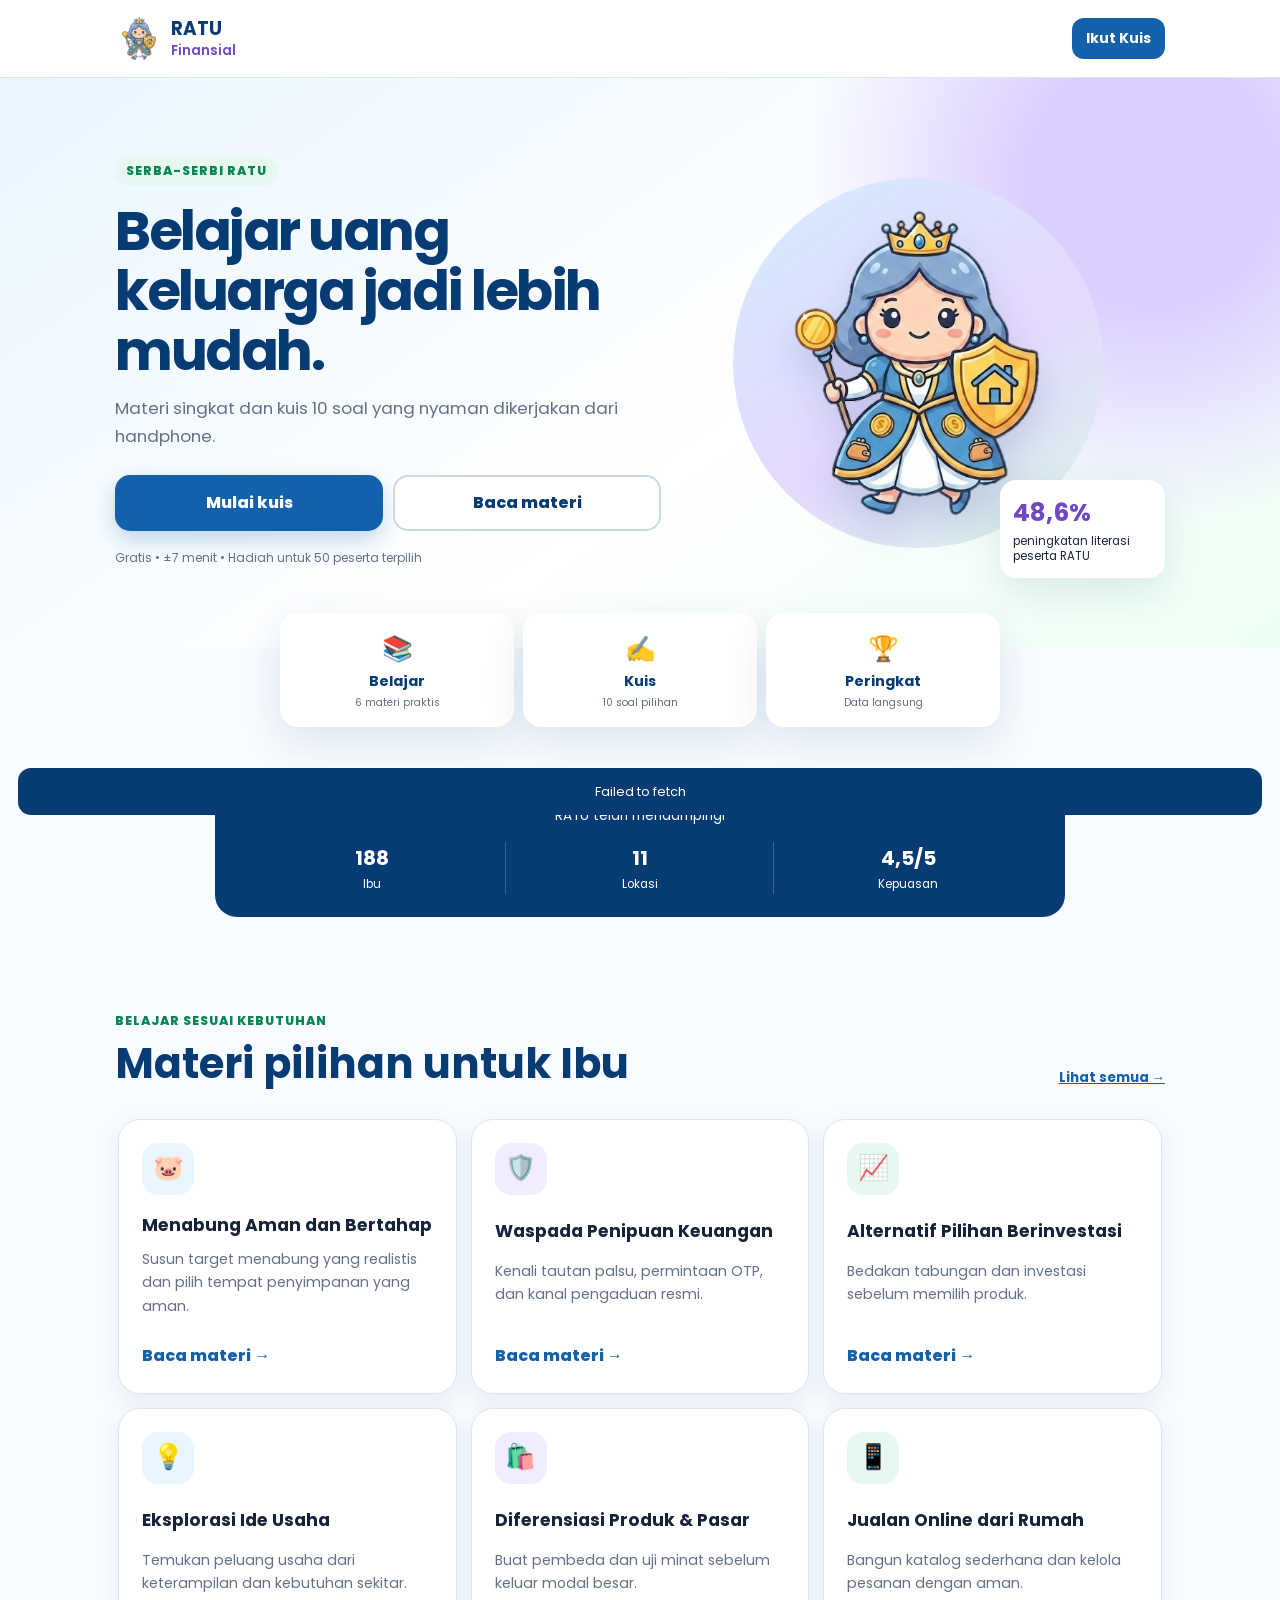
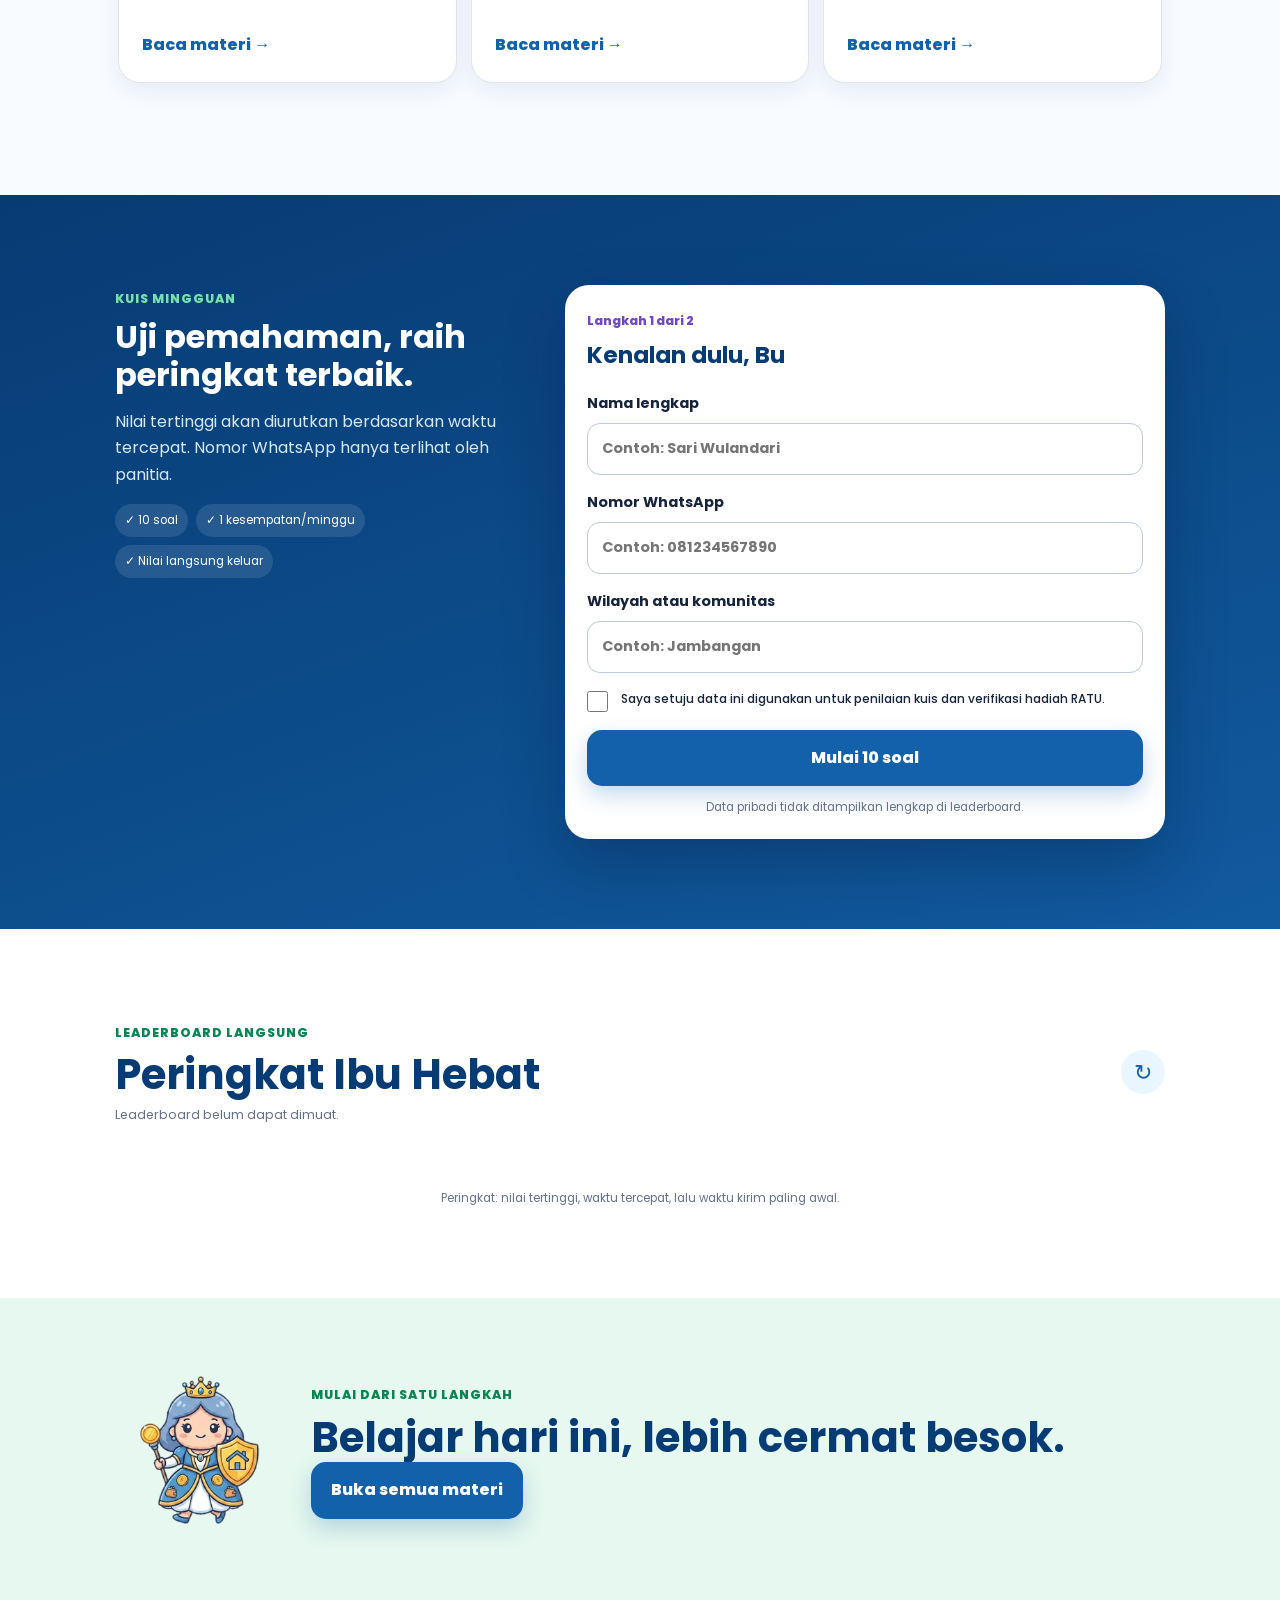
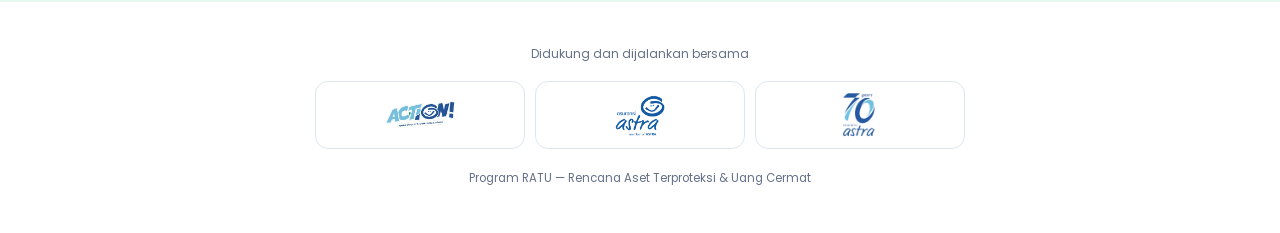
==== index.html @ eda69840 "first commit" ====
<!doctype html><html lang="id"><head><meta charset="utf-8"><meta name="viewport" content="width=device-width,initial-scale=1,viewport-fit=cover"><meta name="theme-color" content="#0b4f93"><meta name="description" content="Belajar finansial, ikuti kuis, dan lihat peringkat bersama RATU."><title>RATU Finansial</title><link rel="preconnect" href="https://fonts.googleapis.com"><link rel="preconnect" href="https://fonts.gstatic.com" crossorigin><link href="https://fonts.googleapis.com/css2?family=Poppins:wght@400;500;600;700;800&display=swap" rel="stylesheet"><link rel="stylesheet" href="styles.css"></head>
<body><a class="skip-link" href="#konten">Lewati ke konten</a><header class="topbar"><a class="brand" href="#beranda"><img src="assets/mascot/ratu.png" alt=""><span><strong>RATU</strong><small>Finansial</small></span></a><a class="top-cta" href="#kuis">Ikut Kuis</a></header><main id="konten">
<section id="beranda" class="hero"><div class="hero-copy"><span class="pill">Serba-Serbi RATU</span><h1>Belajar uang keluarga jadi lebih mudah.</h1><p>Materi singkat dan kuis 10 soal yang nyaman dikerjakan dari handphone.</p><div class="hero-actions"><a class="button primary" href="#kuis">Mulai kuis</a><a class="button ghost" href="materi/">Baca materi</a></div><small>Gratis • ±7 menit • Hadiah untuk 50 peserta terpilih</small></div><div class="hero-visual"><div class="orb"></div><img src="assets/mascot/ratu.png" alt="Maskot RATU membawa tongkat dan perisai"><div class="proof"><b>48,6%</b><span>peningkatan literasi peserta RATU</span></div></div></section>
<section class="quick-nav" aria-label="Menu utama"><a href="materi/"><span>📚</span><b>Belajar</b><small>6 materi praktis</small></a><a href="#kuis"><span>✍️</span><b>Kuis</b><small>10 soal pilihan</small></a><a href="#peringkat"><span>🏆</span><b>Peringkat</b><small>Data langsung</small></a></section><section class="impact"><p>RATU telah mendampingi</p><div><span><b>188</b>Ibu</span><span><b>11</b>Lokasi</span><span><b>4,5/5</b>Kepuasan</span></div></section>
<section id="materi" class="section"><header class="section-head"><div><span class="kicker">Belajar sesuai kebutuhan</span><h2>Materi pilihan untuk Ibu</h2></div><a href="materi/">Lihat semua →</a></header><div class="lesson-scroll" id="lesson-grid"></div></section>
<section id="kuis" class="quiz-section"><div class="quiz-copy"><span class="kicker light">Kuis mingguan</span><h2>Uji pemahaman, raih peringkat terbaik.</h2><p>Nilai tertinggi akan diurutkan berdasarkan waktu tercepat. Nomor WhatsApp hanya terlihat oleh panitia.</p><div class="quiz-facts"><span>✓ 10 soal</span><span>✓ 1 kesempatan/minggu</span><span>✓ Nilai langsung keluar</span></div></div><form id="quiz-form" class="quiz-card"><div id="identity-step"><div class="step-title"><span>Langkah 1 dari 2</span><h3>Kenalan dulu, Bu</h3></div><label>Nama lengkap<input name="name" autocomplete="name" required maxlength="50" placeholder="Contoh: Sari Wulandari"></label><label>Nomor WhatsApp<input name="phone" inputmode="tel" autocomplete="tel" required pattern="[0-9+ -]{9,18}" placeholder="Contoh: 081234567890"></label><label>Wilayah atau komunitas<input name="community" required maxlength="50" placeholder="Contoh: Jambangan"></label><label class="consent"><input type="checkbox" name="consent" required><span>Saya setuju data ini digunakan untuk penilaian kuis dan verifikasi hadiah RATU.</span></label><button class="button primary full" type="button" id="start-quiz">Mulai 10 soal</button><p class="form-note">Data pribadi tidak ditampilkan lengkap di leaderboard.</p></div><div id="question-step" hidden><div class="quiz-progress"><div><span id="progress-label">Soal 1 dari 10</span><b>Pilih satu jawaban</b></div><progress id="progress" value="1" max="10"></progress></div><fieldset><legend id="question-text"></legend><div id="answer-options"></div></fieldset><button class="button primary full" type="button" id="next-question" disabled>Lanjut</button></div><div id="submit-step" class="loading-state" hidden aria-live="polite"><span class="spinner"></span><h3>Menyimpan nilai Ibu…</h3><p>Mohon jangan tutup halaman.</p></div><div id="result-step" class="result" hidden aria-live="polite"></div></form></section>
<section id="peringkat" class="section leaderboard-section"><header class="section-head"><div><span class="kicker">Leaderboard langsung</span><h2>Peringkat Ibu Hebat</h2><p id="leaderboard-status">Mengambil data terbaru…</p></div><button id="refresh-leaderboard" class="icon-button" type="button" aria-label="Perbarui leaderboard">↻</button></header><div class="podium" id="podium"></div><div class="rank-list" id="leaderboard-body"></div><p class="data-note">Peringkat: nilai tertinggi, waktu tercepat, lalu waktu kirim paling awal.</p></section>
<section class="closing"><img src="assets/mascot/ratu.png" alt="Maskot RATU"><div><span class="kicker">Mulai dari satu langkah</span><h2>Belajar hari ini, lebih cermat besok.</h2><a class="button primary" href="materi/">Buka semua materi</a></div></section></main>
<footer><div class="partner-title">Didukung dan dijalankan bersama</div><div class="footer-logos"><span class="logo-box"><img src="assets/logos/action.png" alt="ACTION"></span><span class="logo-box"><img src="assets/logos/asuransi-astra.png" alt="Asuransi Astra member of Astra"></span><span class="logo-box"><img src="assets/logos/70th-astra.png" alt="70 tahun Asuransi Astra"></span></div><p>Program RATU — Rencana Aset Terproteksi &amp; Uang Cermat</p></footer><nav class="bottom-nav" aria-label="Navigasi ponsel"><a href="#beranda"><span>⌂</span>Beranda</a><a href="materi/"><span>▤</span>Materi</a><a class="quiz-nav" href="#kuis"><span>✎</span>Kuis</a><a href="#peringkat"><span>♛</span>Peringkat</a></nav><div id="toast" role="status" aria-live="polite"></div><script src="app.js"></script></body></html>
---- styles.css ----
:root{--blue:#1261aa;--navy:#073b73;--purple:#7048c6;--green:#078552;--sky:#eaf6ff;--lilac:#f1edff;--mint:#e6f8ef;--ink:#16243b;--muted:#647087;--line:#dce6f0;--bg:#f8fbff;--shadow:0 14px 40px rgba(20,65,111,.12);font-family:"Poppins",sans-serif;color:var(--ink);scroll-behavior:smooth}*{box-sizing:border-box}html{scroll-padding-top:78px}body{margin:0;background:var(--bg);font-size:16px;line-height:1.65}img{display:block;max-width:100%}button,input{font:inherit}.skip-link{position:fixed;left:8px;top:-60px;z-index:100;background:#fff;padding:10px}.skip-link:focus{top:8px}.topbar{position:sticky;top:0;z-index:30;display:flex;align-items:center;justify-content:space-between;height:70px;padding:8px max(18px,env(safe-area-inset-left));background:rgba(255,255,255,.96);border-bottom:1px solid var(--line);backdrop-filter:blur(12px)}.brand{display:flex;align-items:center;gap:8px;text-decoration:none;color:var(--navy);line-height:1}.brand img{width:48px;height:48px;object-fit:contain}.brand span{display:grid}.brand strong{font-size:1.15rem}.brand small{margin-top:5px;color:var(--purple);font-weight:600}.top-cta{padding:9px 14px;border-radius:12px;background:var(--blue);color:#fff;text-decoration:none;font-size:.88rem;font-weight:700}.hero{display:grid;gap:10px;padding:30px 20px 50px;background:radial-gradient(circle at 90% 18%,#dbcfff 0 10%,transparent 28%),linear-gradient(145deg,#e9f6ff,#fff 58%,#edfff5)}.pill,.kicker{display:inline-block;color:var(--green);font-size:.78rem;font-weight:800;letter-spacing:.08em;text-transform:uppercase}.pill{padding:5px 11px;border-radius:99px;background:var(--mint)}h1,h2,h3,p{margin-top:0}.hero h1{margin:15px 0;color:var(--navy);font-size:clamp(2.25rem,11vw,3.45rem);line-height:1.08;letter-spacing:-.045em}.hero-copy>p{color:var(--muted);font-size:1.05rem}.hero-actions{display:grid;grid-template-columns:1fr 1fr;gap:10px;margin:24px 0 13px}.button{display:inline-flex;align-items:center;justify-content:center;min-height:54px;padding:13px 18px;border:2px solid transparent;border-radius:15px;text-decoration:none;font-weight:800;cursor:pointer}.primary{background:var(--blue);color:#fff;box-shadow:0 9px 22px rgba(18,97,170,.24)}.ghost{border-color:#c9d9e8;background:#fff;color:var(--navy)}.full{width:100%}.hero-copy small{color:var(--muted);font-size:.75rem}.hero-visual{position:relative;min-height:300px;display:grid;place-items:center}.hero-visual>img{position:relative;z-index:2;width:245px;filter:drop-shadow(0 18px 18px rgba(6,55,109,.16))}.orb{position:absolute;width:255px;height:255px;border-radius:50%;background:linear-gradient(145deg,#d4ecff,#e5d9ff 56%,#d9f8e8)}.proof{position:absolute;z-index:3;right:0;bottom:5px;width:165px;padding:13px;border-radius:16px;background:#fff;box-shadow:var(--shadow)}.proof b{display:block;color:var(--purple);font-size:1.55rem}.proof span{font-size:.72rem;line-height:1.35;display:block}.quick-nav{display:grid;grid-template-columns:repeat(3,1fr);gap:9px;margin:-25px 16px 0;position:relative;z-index:5}.quick-nav a{display:grid;justify-items:center;padding:16px 8px;border-radius:18px;background:#fff;text-align:center;text-decoration:none;box-shadow:var(--shadow)}.quick-nav span{font-size:1.55rem}.quick-nav b{color:var(--navy);font-size:.9rem}.quick-nav small{color:var(--muted);font-size:.65rem}.impact{margin:45px 20px 0;padding:23px;border-radius:22px;background:var(--navy);color:#fff;text-align:center}.impact>p{margin-bottom:15px;font-size:.85rem}.impact>div{display:grid;grid-template-columns:repeat(3,1fr)}.impact span{display:grid;font-size:.72rem;border-right:1px solid #ffffff33}.impact span:last-child{border:0}.impact b{font-size:1.25rem}.section{padding:68px 20px}.section-head{display:flex;align-items:flex-end;justify-content:space-between;gap:18px;margin-bottom:27px}.section-head h2,.closing h2{margin:5px 0 0;color:var(--navy);font-size:clamp(1.75rem,7vw,2.6rem);line-height:1.2}.section-head>a{flex:none;color:var(--blue);font-size:.83rem;font-weight:700}.lesson-scroll{display:grid;grid-auto-flow:column;grid-auto-columns:84%;gap:14px;overflow-x:auto;scroll-snap-type:x mandatory;padding:3px 3px 22px}.lesson-card{scroll-snap-align:start;display:grid;min-height:275px;padding:23px;border:1px solid var(--line);border-radius:22px;background:#fff;box-shadow:0 8px 25px rgba(20,65,111,.08)}.lesson-card .lesson-icon{display:grid;place-items:center;width:52px;height:52px;border-radius:16px;background:var(--sky);font-size:1.55rem}.lesson-card:nth-child(3n+2) .lesson-icon{background:var(--lilac)}.lesson-card:nth-child(3n+3) .lesson-icon{background:var(--mint)}.lesson-card h3{margin:16px 0 7px;font-size:1.08rem;line-height:1.35}.lesson-card p{margin-bottom:18px;color:var(--muted);font-size:.88rem}.lesson-card a{align-self:end;color:var(--blue);font-weight:800;text-decoration:none}.quiz-section{padding:68px 20px;background:linear-gradient(160deg,var(--navy),#115a9e);color:#fff}.quiz-copy h2{margin:7px 0 14px;font-size:2rem;line-height:1.2}.light{color:#77e1ad}.quiz-copy p{color:#d6e8fa}.quiz-facts{display:flex;gap:8px;flex-wrap:wrap;margin-bottom:27px}.quiz-facts span{padding:7px 10px;border-radius:99px;background:#ffffff1c;font-size:.73rem}.quiz-card{min-height:455px;padding:22px;border-radius:24px;background:#fff;color:var(--ink);box-shadow:0 25px 60px rgba(0,20,55,.3)}.step-title span{color:var(--purple);font-size:.75rem;font-weight:800}.step-title h3{margin:3px 0 18px;color:var(--navy);font-size:1.45rem}label{display:grid;gap:7px;margin-bottom:16px;font-size:.9rem;font-weight:700}input{min-height:52px;width:100%;padding:12px 14px;border:1px solid #b9cad9;border-radius:13px;color:var(--ink)}input:focus{outline:3px solid #cce7ff;border-color:var(--blue)}.consent{grid-template-columns:23px 1fr;align-items:start;gap:11px;font-size:.75rem;font-weight:500}.consent input,.option input{width:21px;min-height:21px;margin:2px 0;accent-color:var(--blue)}.form-note,.data-note{margin:12px 0 0;color:var(--muted);font-size:.72rem;text-align:center}.quiz-progress{display:grid;gap:9px;margin-bottom:25px}.quiz-progress>div{display:flex;justify-content:space-between;color:var(--navy);font-size:.78rem}.quiz-progress b{color:var(--muted);font-weight:500}progress{width:100%;height:10px;accent-color:var(--green)}fieldset{padding:0;border:0}legend{margin-bottom:17px;font-size:1.08rem;line-height:1.5;font-weight:800}.option{display:flex;align-items:flex-start;gap:11px;padding:13px;margin-bottom:10px;border:1px solid var(--line);border-radius:14px;font-size:.86rem;font-weight:500;cursor:pointer}.option:has(input:checked){border-color:var(--blue);background:var(--sky)}button:disabled{opacity:.45}.loading-state,.result{text-align:center;padding:55px 5px}.spinner{display:inline-block;width:44px;height:44px;border:5px solid var(--sky);border-top-color:var(--blue);border-radius:50%;animation:spin .8s linear infinite}.result .score{font-size:4rem;line-height:1;color:var(--green);font-weight:800}.result h3{margin:12px 0 8px;color:var(--navy);font-size:1.35rem}.result .sync-note{padding:10px;border-radius:12px;background:var(--mint);font-size:.78rem}.result .error-note{background:#fff0ef;color:#9b2a20}.leaderboard-section{background:#fff}.leaderboard-section .section-head{align-items:center}.leaderboard-section .section-head p{margin:5px 0 0;color:var(--muted);font-size:.78rem}.icon-button{flex:none;width:44px;height:44px;border:0;border-radius:50%;background:var(--sky);color:var(--blue);font-size:1.4rem}.podium{display:grid;grid-template-columns:repeat(3,1fr);align-items:end;gap:8px;margin:5px 0 24px}.podium-card{display:grid;justify-items:center;padding:13px 7px;border-radius:18px 18px 10px 10px;background:var(--sky);text-align:center}.podium-card.first{order:2;min-height:150px;background:linear-gradient(160deg,#fff3bd,#ffe078)}.podium-card.second{order:1;min-height:125px}.podium-card.third{order:3;min-height:110px;background:var(--lilac)}.medal{font-size:1.6rem}.podium-card b{font-size:.8rem}.podium-card small{font-size:.65rem;color:var(--muted)}.rank-list{display:grid;gap:9px}.rank-row{display:grid;grid-template-columns:38px 1fr auto;align-items:center;gap:10px;padding:13px;border:1px solid var(--line);border-radius:14px}.rank-no{display:grid;place-items:center;width:34px;height:34px;border-radius:50%;background:var(--sky);color:var(--blue);font-weight:800}.rank-person{display:grid}.rank-person b{font-size:.86rem}.rank-person small{color:var(--muted);font-size:.7rem}.rank-score{color:var(--purple);font-weight:800}.closing{display:grid;grid-template-columns:105px 1fr;align-items:center;gap:16px;padding:50px 20px;background:var(--mint)}.closing img{width:105px}footer{padding:42px 20px 105px;background:#fff;text-align:center}.partner-title{margin-bottom:17px;color:var(--muted);font-size:.75rem}.footer-logos{display:grid;grid-template-columns:repeat(3,1fr);align-items:center;gap:10px}.logo-box{height:68px;display:grid;place-items:center;padding:7px;border:1px solid var(--line);border-radius:13px;background:#fff}.logo-box img{max-height:52px;object-fit:contain}.footer-logos .logo-box:first-child img{max-height:43px}footer>p{margin:20px 0 0;color:var(--muted);font-size:.72rem}.bottom-nav{position:fixed;left:0;right:0;bottom:0;z-index:40;display:grid;grid-template-columns:repeat(4,1fr);padding:7px 6px calc(7px + env(safe-area-inset-bottom));background:#fffffff9;border-top:1px solid var(--line);box-shadow:0 -8px 30px rgba(13,52,94,.1)}.bottom-nav a{display:grid;justify-items:center;color:var(--muted);font-size:.62rem;font-weight:600;text-decoration:none}.bottom-nav span{font-size:1.25rem;line-height:1.2}.bottom-nav .quiz-nav{color:var(--blue);font-weight:800}.bottom-nav .quiz-nav span{display:grid;place-items:center;width:36px;height:36px;margin-top:-20px;border:5px solid #fff;border-radius:50%;background:var(--blue);color:#fff}#toast{position:fixed;left:18px;right:18px;bottom:85px;z-index:60;transform:translateY(160px);padding:13px 16px;border-radius:13px;background:var(--navy);color:#fff;text-align:center;font-size:.8rem;transition:.25s}#toast.show{transform:translateY(0)}@keyframes spin{to{transform:rotate(360deg)}}
@media(min-width:700px){.topbar{height:78px;padding-inline:5vw}.hero{grid-template-columns:1.05fr .95fr;align-items:center;padding:65px 6vw}.hero-visual{min-height:440px}.hero-visual>img{width:350px}.orb{width:370px;height:370px}.quick-nav{max-width:720px;margin:-35px auto 0}.impact{max-width:850px;margin:55px auto 0}.section,.quiz-section{padding:90px 6vw}.lesson-scroll{grid-auto-flow:initial;grid-template-columns:repeat(3,1fr);overflow:visible}.quiz-section{display:grid;grid-template-columns:.8fr 1.2fr;gap:50px}.podium,.rank-list{max-width:820px;margin-left:auto;margin-right:auto}.closing{grid-template-columns:180px 1fr;padding:70px 9vw}.closing img{width:170px}footer{padding-bottom:45px}.footer-logos{max-width:650px;margin:auto}.bottom-nav{display:none}}@media(min-width:1100px){.hero{padding-inline:9vw}.section,.quiz-section{padding-inline:9vw}.topbar{padding-inline:9vw}}@media(prefers-reduced-motion:reduce){*{scroll-behavior:auto!important;animation-duration:.01ms!important}}
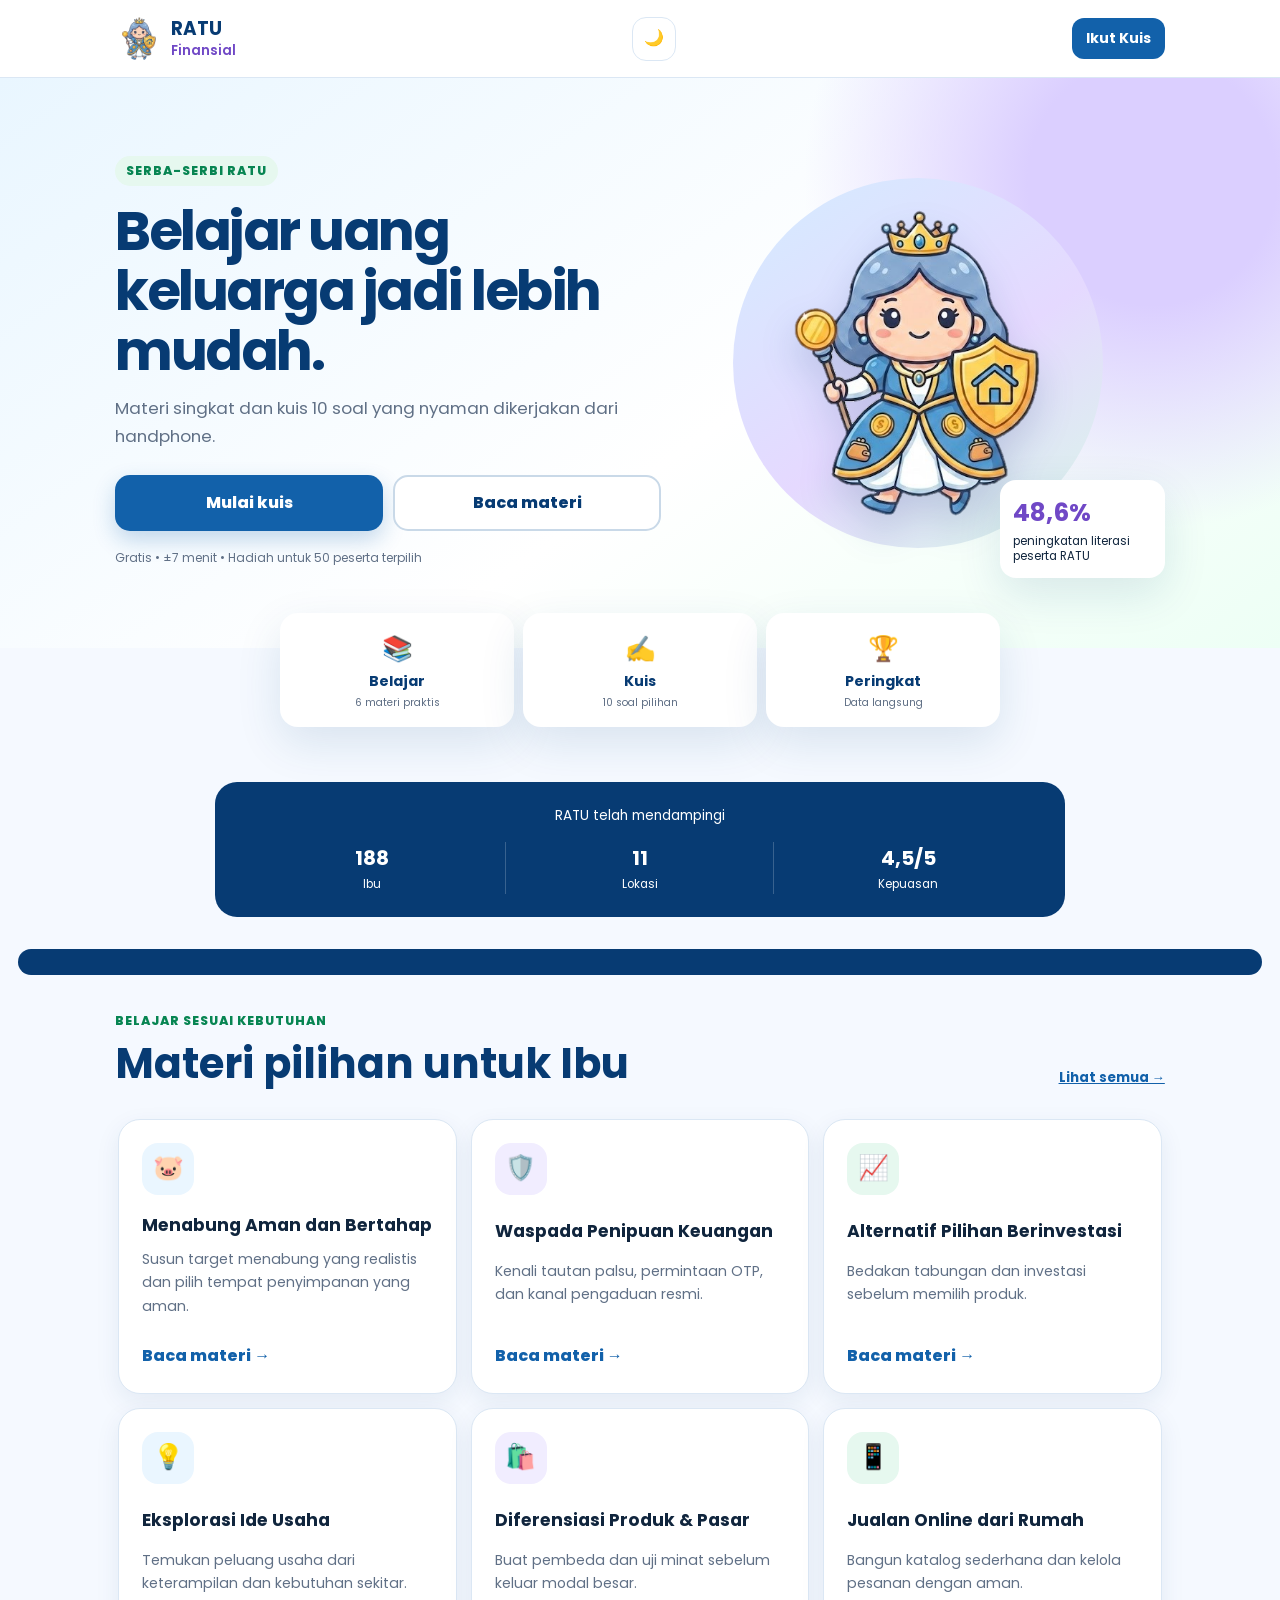
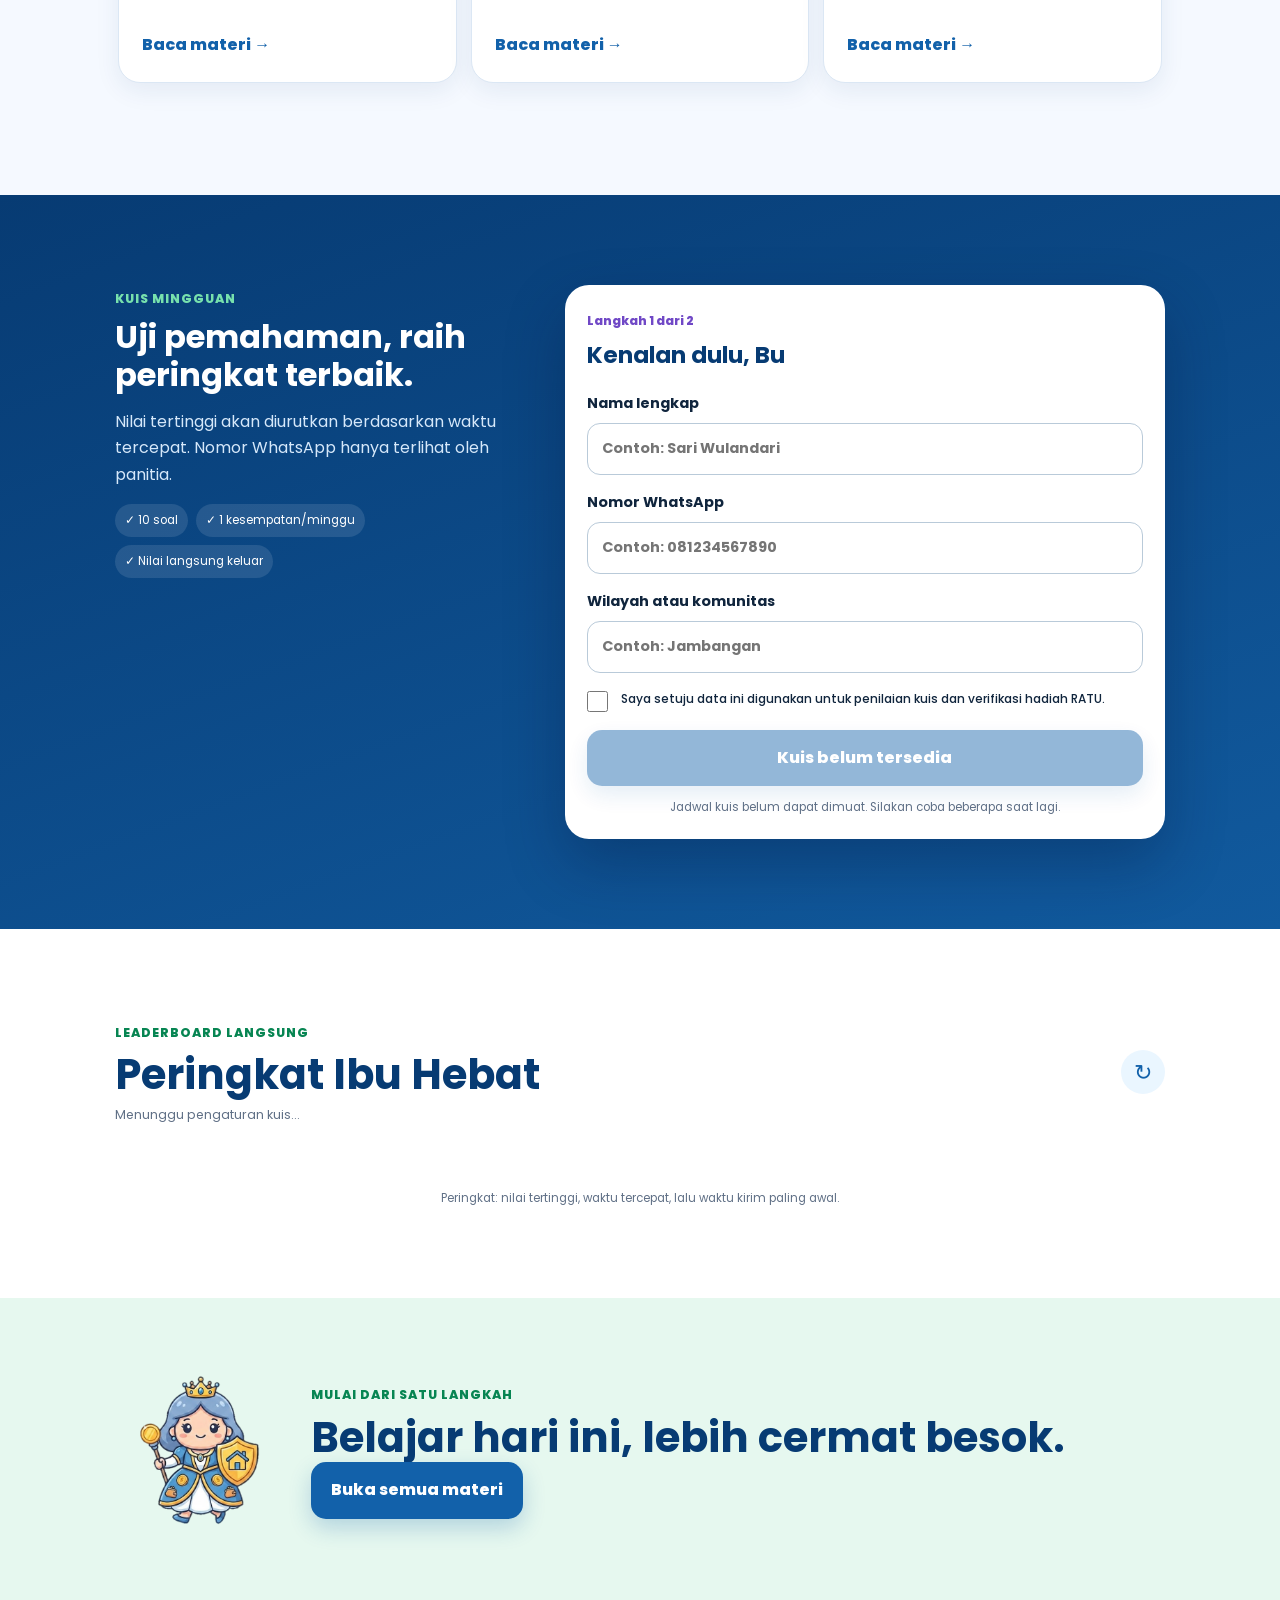
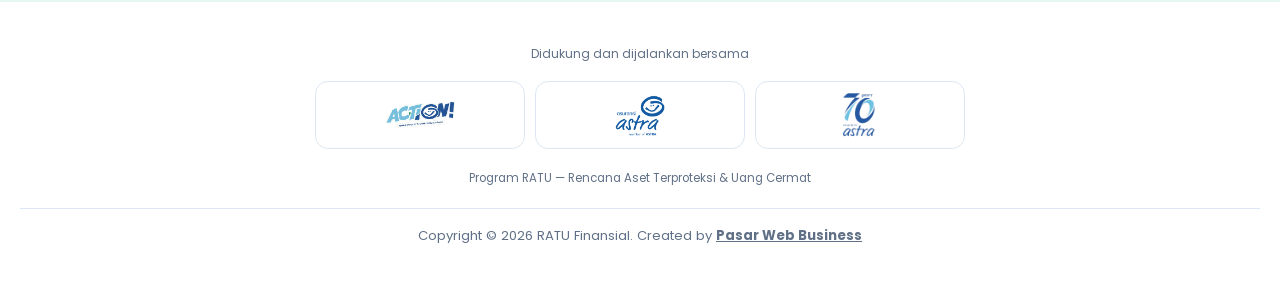
==== commit 4df7508f: "Upgrade 1.0" ====
--- a/index.html
+++ b/index.html
@@ -1,9 +1,9 @@
-<!doctype html><html lang="id"><head><meta charset="utf-8"><meta name="viewport" content="width=device-width,initial-scale=1,viewport-fit=cover"><meta name="theme-color" content="#0b4f93"><meta name="description" content="Belajar finansial, ikuti kuis, dan lihat peringkat bersama RATU."><title>RATU Finansial</title><link rel="preconnect" href="https://fonts.googleapis.com"><link rel="preconnect" href="https://fonts.gstatic.com" crossorigin><link href="https://fonts.googleapis.com/css2?family=Poppins:wght@400;500;600;700;800&display=swap" rel="stylesheet"><link rel="stylesheet" href="styles.css"></head>
-<body><a class="skip-link" href="#konten">Lewati ke konten</a><header class="topbar"><a class="brand" href="#beranda"><img src="assets/mascot/ratu.png" alt=""><span><strong>RATU</strong><small>Finansial</small></span></a><a class="top-cta" href="#kuis">Ikut Kuis</a></header><main id="konten">
+<!doctype html><html lang="id"><head><meta charset="utf-8"><meta name="viewport" content="width=device-width,initial-scale=1,viewport-fit=cover"><meta name="theme-color" content="#0b4f93"><meta name="description" content="Pelajari cara mengelola keuangan keluarga, ikuti kuis finansial mingguan, dan raih peringkat bersama RATU Finansial."><meta name="keywords" content="literasi keuangan ibu, kuis finansial, keuangan keluarga, RATU Finansial"><meta name="author" content="RATU Finansial"><meta name="robots" content="index,follow"><meta property="og:type" content="website"><meta property="og:locale" content="id_ID"><meta property="og:title" content="RATU Finansial — Belajar Keuangan Keluarga"><meta property="og:description" content="Materi praktis dan kuis finansial mingguan untuk Ibu Indonesia."><title>RATU Finansial — Materi dan Kuis Keuangan Keluarga</title><link rel="icon" type="image/png" href="assets/mascot/ratu.png"><link rel="preconnect" href="https://fonts.googleapis.com"><link rel="preconnect" href="https://fonts.gstatic.com" crossorigin><link href="https://fonts.googleapis.com/css2?family=Poppins:wght@400;500;600;700;800&display=swap" rel="stylesheet"><link rel="stylesheet" href="styles.css"><script src="theme.js"></script><script type="application/ld+json">{"@context":"https://schema.org","@type":"EducationalOrganization","name":"RATU Finansial","description":"Program literasi keuangan keluarga untuk Ibu Indonesia"}</script></head>
+<body><a class="skip-link" href="#konten">Lewati ke konten</a><header class="topbar"><a class="brand" href="#beranda"><img src="assets/mascot/ratu.png" alt=""><span><strong>RATU</strong><small>Finansial</small></span></a><button class="theme-toggle" type="button" data-theme-toggle aria-label="Gunakan mode gelap">🌙</button><a class="top-cta" href="#kuis">Ikut Kuis</a></header><main id="konten">
 <section id="beranda" class="hero"><div class="hero-copy"><span class="pill">Serba-Serbi RATU</span><h1>Belajar uang keluarga jadi lebih mudah.</h1><p>Materi singkat dan kuis 10 soal yang nyaman dikerjakan dari handphone.</p><div class="hero-actions"><a class="button primary" href="#kuis">Mulai kuis</a><a class="button ghost" href="materi/">Baca materi</a></div><small>Gratis • ±7 menit • Hadiah untuk 50 peserta terpilih</small></div><div class="hero-visual"><div class="orb"></div><img src="assets/mascot/ratu.png" alt="Maskot RATU membawa tongkat dan perisai"><div class="proof"><b>48,6%</b><span>peningkatan literasi peserta RATU</span></div></div></section>
 <section class="quick-nav" aria-label="Menu utama"><a href="materi/"><span>📚</span><b>Belajar</b><small>6 materi praktis</small></a><a href="#kuis"><span>✍️</span><b>Kuis</b><small>10 soal pilihan</small></a><a href="#peringkat"><span>🏆</span><b>Peringkat</b><small>Data langsung</small></a></section><section class="impact"><p>RATU telah mendampingi</p><div><span><b>188</b>Ibu</span><span><b>11</b>Lokasi</span><span><b>4,5/5</b>Kepuasan</span></div></section>
 <section id="materi" class="section"><header class="section-head"><div><span class="kicker">Belajar sesuai kebutuhan</span><h2>Materi pilihan untuk Ibu</h2></div><a href="materi/">Lihat semua →</a></header><div class="lesson-scroll" id="lesson-grid"></div></section>
 <section id="kuis" class="quiz-section"><div class="quiz-copy"><span class="kicker light">Kuis mingguan</span><h2>Uji pemahaman, raih peringkat terbaik.</h2><p>Nilai tertinggi akan diurutkan berdasarkan waktu tercepat. Nomor WhatsApp hanya terlihat oleh panitia.</p><div class="quiz-facts"><span>✓ 10 soal</span><span>✓ 1 kesempatan/minggu</span><span>✓ Nilai langsung keluar</span></div></div><form id="quiz-form" class="quiz-card"><div id="identity-step"><div class="step-title"><span>Langkah 1 dari 2</span><h3>Kenalan dulu, Bu</h3></div><label>Nama lengkap<input name="name" autocomplete="name" required maxlength="50" placeholder="Contoh: Sari Wulandari"></label><label>Nomor WhatsApp<input name="phone" inputmode="tel" autocomplete="tel" required pattern="[0-9+ -]{9,18}" placeholder="Contoh: 081234567890"></label><label>Wilayah atau komunitas<input name="community" required maxlength="50" placeholder="Contoh: Jambangan"></label><label class="consent"><input type="checkbox" name="consent" required><span>Saya setuju data ini digunakan untuk penilaian kuis dan verifikasi hadiah RATU.</span></label><button class="button primary full" type="button" id="start-quiz">Mulai 10 soal</button><p class="form-note">Data pribadi tidak ditampilkan lengkap di leaderboard.</p></div><div id="question-step" hidden><div class="quiz-progress"><div><span id="progress-label">Soal 1 dari 10</span><b>Pilih satu jawaban</b></div><progress id="progress" value="1" max="10"></progress></div><fieldset><legend id="question-text"></legend><div id="answer-options"></div></fieldset><button class="button primary full" type="button" id="next-question" disabled>Lanjut</button></div><div id="submit-step" class="loading-state" hidden aria-live="polite"><span class="spinner"></span><h3>Menyimpan nilai Ibu…</h3><p>Mohon jangan tutup halaman.</p></div><div id="result-step" class="result" hidden aria-live="polite"></div></form></section>
 <section id="peringkat" class="section leaderboard-section"><header class="section-head"><div><span class="kicker">Leaderboard langsung</span><h2>Peringkat Ibu Hebat</h2><p id="leaderboard-status">Mengambil data terbaru…</p></div><button id="refresh-leaderboard" class="icon-button" type="button" aria-label="Perbarui leaderboard">↻</button></header><div class="podium" id="podium"></div><div class="rank-list" id="leaderboard-body"></div><p class="data-note">Peringkat: nilai tertinggi, waktu tercepat, lalu waktu kirim paling awal.</p></section>
 <section class="closing"><img src="assets/mascot/ratu.png" alt="Maskot RATU"><div><span class="kicker">Mulai dari satu langkah</span><h2>Belajar hari ini, lebih cermat besok.</h2><a class="button primary" href="materi/">Buka semua materi</a></div></section></main>
-<footer><div class="partner-title">Didukung dan dijalankan bersama</div><div class="footer-logos"><span class="logo-box"><img src="assets/logos/action.png" alt="ACTION"></span><span class="logo-box"><img src="assets/logos/asuransi-astra.png" alt="Asuransi Astra member of Astra"></span><span class="logo-box"><img src="assets/logos/70th-astra.png" alt="70 tahun Asuransi Astra"></span></div><p>Program RATU — Rencana Aset Terproteksi &amp; Uang Cermat</p></footer><nav class="bottom-nav" aria-label="Navigasi ponsel"><a href="#beranda"><span>⌂</span>Beranda</a><a href="materi/"><span>▤</span>Materi</a><a class="quiz-nav" href="#kuis"><span>✎</span>Kuis</a><a href="#peringkat"><span>♛</span>Peringkat</a></nav><div id="toast" role="status" aria-live="polite"></div><script src="app.js"></script></body></html>
+<footer><div class="partner-title">Didukung dan dijalankan bersama</div><div class="footer-logos"><span class="logo-box"><img src="assets/logos/action.png" alt="ACTION"></span><span class="logo-box"><img src="assets/logos/asuransi-astra.png" alt="Asuransi Astra member of Astra"></span><span class="logo-box"><img src="assets/logos/70th-astra.png" alt="70 tahun Asuransi Astra"></span></div><p>Program RATU — Rencana Aset Terproteksi &amp; Uang Cermat</p><p class="copyright">Copyright © 2026 RATU Finansial. Created by <a href="https://pasarweb.vercel.app" target="_blank" rel="noopener noreferrer">Pasar Web Business</a></p></footer><nav class="bottom-nav" aria-label="Navigasi ponsel"><a href="#beranda"><span>⌂</span>Beranda</a><a href="materi/"><span>▤</span>Materi</a><a class="quiz-nav" href="#kuis"><span>✎</span>Kuis</a><a href="#peringkat"><span>♛</span>Peringkat</a></nav><div id="toast" role="status" aria-live="polite"></div><script src="app.js"></script></body></html>
--- a/styles.css
+++ b/styles.css
@@ -1,2 +1,14 @@
 :root{--blue:#1261aa;--navy:#073b73;--purple:#7048c6;--green:#078552;--sky:#eaf6ff;--lilac:#f1edff;--mint:#e6f8ef;--ink:#16243b;--muted:#647087;--line:#dce6f0;--bg:#f8fbff;--shadow:0 14px 40px rgba(20,65,111,.12);font-family:"Poppins",sans-serif;color:var(--ink);scroll-behavior:smooth}*{box-sizing:border-box}html{scroll-padding-top:78px}body{margin:0;background:var(--bg);font-size:16px;line-height:1.65}img{display:block;max-width:100%}button,input{font:inherit}.skip-link{position:fixed;left:8px;top:-60px;z-index:100;background:#fff;padding:10px}.skip-link:focus{top:8px}.topbar{position:sticky;top:0;z-index:30;display:flex;align-items:center;justify-content:space-between;height:70px;padding:8px max(18px,env(safe-area-inset-left));background:rgba(255,255,255,.96);border-bottom:1px solid var(--line);backdrop-filter:blur(12px)}.brand{display:flex;align-items:center;gap:8px;text-decoration:none;color:var(--navy);line-height:1}.brand img{width:48px;height:48px;object-fit:contain}.brand span{display:grid}.brand strong{font-size:1.15rem}.brand small{margin-top:5px;color:var(--purple);font-weight:600}.top-cta{padding:9px 14px;border-radius:12px;background:var(--blue);color:#fff;text-decoration:none;font-size:.88rem;font-weight:700}.hero{display:grid;gap:10px;padding:30px 20px 50px;background:radial-gradient(circle at 90% 18%,#dbcfff 0 10%,transparent 28%),linear-gradient(145deg,#e9f6ff,#fff 58%,#edfff5)}.pill,.kicker{display:inline-block;color:var(--green);font-size:.78rem;font-weight:800;letter-spacing:.08em;text-transform:uppercase}.pill{padding:5px 11px;border-radius:99px;background:var(--mint)}h1,h2,h3,p{margin-top:0}.hero h1{margin:15px 0;color:var(--navy);font-size:clamp(2.25rem,11vw,3.45rem);line-height:1.08;letter-spacing:-.045em}.hero-copy>p{color:var(--muted);font-size:1.05rem}.hero-actions{display:grid;grid-template-columns:1fr 1fr;gap:10px;margin:24px 0 13px}.button{display:inline-flex;align-items:center;justify-content:center;min-height:54px;padding:13px 18px;border:2px solid transparent;border-radius:15px;text-decoration:none;font-weight:800;cursor:pointer}.primary{background:var(--blue);color:#fff;box-shadow:0 9px 22px rgba(18,97,170,.24)}.ghost{border-color:#c9d9e8;background:#fff;color:var(--navy)}.full{width:100%}.hero-copy small{color:var(--muted);font-size:.75rem}.hero-visual{position:relative;min-height:300px;display:grid;place-items:center}.hero-visual>img{position:relative;z-index:2;width:245px;filter:drop-shadow(0 18px 18px rgba(6,55,109,.16))}.orb{position:absolute;width:255px;height:255px;border-radius:50%;background:linear-gradient(145deg,#d4ecff,#e5d9ff 56%,#d9f8e8)}.proof{position:absolute;z-index:3;right:0;bottom:5px;width:165px;padding:13px;border-radius:16px;background:#fff;box-shadow:var(--shadow)}.proof b{display:block;color:var(--purple);font-size:1.55rem}.proof span{font-size:.72rem;line-height:1.35;display:block}.quick-nav{display:grid;grid-template-columns:repeat(3,1fr);gap:9px;margin:-25px 16px 0;position:relative;z-index:5}.quick-nav a{display:grid;justify-items:center;padding:16px 8px;border-radius:18px;background:#fff;text-align:center;text-decoration:none;box-shadow:var(--shadow)}.quick-nav span{font-size:1.55rem}.quick-nav b{color:var(--navy);font-size:.9rem}.quick-nav small{color:var(--muted);font-size:.65rem}.impact{margin:45px 20px 0;padding:23px;border-radius:22px;background:var(--navy);color:#fff;text-align:center}.impact>p{margin-bottom:15px;font-size:.85rem}.impact>div{display:grid;grid-template-columns:repeat(3,1fr)}.impact span{display:grid;font-size:.72rem;border-right:1px solid #ffffff33}.impact span:last-child{border:0}.impact b{font-size:1.25rem}.section{padding:68px 20px}.section-head{display:flex;align-items:flex-end;justify-content:space-between;gap:18px;margin-bottom:27px}.section-head h2,.closing h2{margin:5px 0 0;color:var(--navy);font-size:clamp(1.75rem,7vw,2.6rem);line-height:1.2}.section-head>a{flex:none;color:var(--blue);font-size:.83rem;font-weight:700}.lesson-scroll{display:grid;grid-auto-flow:column;grid-auto-columns:84%;gap:14px;overflow-x:auto;scroll-snap-type:x mandatory;padding:3px 3px 22px}.lesson-card{scroll-snap-align:start;display:grid;min-height:275px;padding:23px;border:1px solid var(--line);border-radius:22px;background:#fff;box-shadow:0 8px 25px rgba(20,65,111,.08)}.lesson-card .lesson-icon{display:grid;place-items:center;width:52px;height:52px;border-radius:16px;background:var(--sky);font-size:1.55rem}.lesson-card:nth-child(3n+2) .lesson-icon{background:var(--lilac)}.lesson-card:nth-child(3n+3) .lesson-icon{background:var(--mint)}.lesson-card h3{margin:16px 0 7px;font-size:1.08rem;line-height:1.35}.lesson-card p{margin-bottom:18px;color:var(--muted);font-size:.88rem}.lesson-card a{align-self:end;color:var(--blue);font-weight:800;text-decoration:none}.quiz-section{padding:68px 20px;background:linear-gradient(160deg,var(--navy),#115a9e);color:#fff}.quiz-copy h2{margin:7px 0 14px;font-size:2rem;line-height:1.2}.light{color:#77e1ad}.quiz-copy p{color:#d6e8fa}.quiz-facts{display:flex;gap:8px;flex-wrap:wrap;margin-bottom:27px}.quiz-facts span{padding:7px 10px;border-radius:99px;background:#ffffff1c;font-size:.73rem}.quiz-card{min-height:455px;padding:22px;border-radius:24px;background:#fff;color:var(--ink);box-shadow:0 25px 60px rgba(0,20,55,.3)}.step-title span{color:var(--purple);font-size:.75rem;font-weight:800}.step-title h3{margin:3px 0 18px;color:var(--navy);font-size:1.45rem}label{display:grid;gap:7px;margin-bottom:16px;font-size:.9rem;font-weight:700}input{min-height:52px;width:100%;padding:12px 14px;border:1px solid #b9cad9;border-radius:13px;color:var(--ink)}input:focus{outline:3px solid #cce7ff;border-color:var(--blue)}.consent{grid-template-columns:23px 1fr;align-items:start;gap:11px;font-size:.75rem;font-weight:500}.consent input,.option input{width:21px;min-height:21px;margin:2px 0;accent-color:var(--blue)}.form-note,.data-note{margin:12px 0 0;color:var(--muted);font-size:.72rem;text-align:center}.quiz-progress{display:grid;gap:9px;margin-bottom:25px}.quiz-progress>div{display:flex;justify-content:space-between;color:var(--navy);font-size:.78rem}.quiz-progress b{color:var(--muted);font-weight:500}progress{width:100%;height:10px;accent-color:var(--green)}fieldset{padding:0;border:0}legend{margin-bottom:17px;font-size:1.08rem;line-height:1.5;font-weight:800}.option{display:flex;align-items:flex-start;gap:11px;padding:13px;margin-bottom:10px;border:1px solid var(--line);border-radius:14px;font-size:.86rem;font-weight:500;cursor:pointer}.option:has(input:checked){border-color:var(--blue);background:var(--sky)}button:disabled{opacity:.45}.loading-state,.result{text-align:center;padding:55px 5px}.spinner{display:inline-block;width:44px;height:44px;border:5px solid var(--sky);border-top-color:var(--blue);border-radius:50%;animation:spin .8s linear infinite}.result .score{font-size:4rem;line-height:1;color:var(--green);font-weight:800}.result h3{margin:12px 0 8px;color:var(--navy);font-size:1.35rem}.result .sync-note{padding:10px;border-radius:12px;background:var(--mint);font-size:.78rem}.result .error-note{background:#fff0ef;color:#9b2a20}.leaderboard-section{background:#fff}.leaderboard-section .section-head{align-items:center}.leaderboard-section .section-head p{margin:5px 0 0;color:var(--muted);font-size:.78rem}.icon-button{flex:none;width:44px;height:44px;border:0;border-radius:50%;background:var(--sky);color:var(--blue);font-size:1.4rem}.podium{display:grid;grid-template-columns:repeat(3,1fr);align-items:end;gap:8px;margin:5px 0 24px}.podium-card{display:grid;justify-items:center;padding:13px 7px;border-radius:18px 18px 10px 10px;background:var(--sky);text-align:center}.podium-card.first{order:2;min-height:150px;background:linear-gradient(160deg,#fff3bd,#ffe078)}.podium-card.second{order:1;min-height:125px}.podium-card.third{order:3;min-height:110px;background:var(--lilac)}.medal{font-size:1.6rem}.podium-card b{font-size:.8rem}.podium-card small{font-size:.65rem;color:var(--muted)}.rank-list{display:grid;gap:9px}.rank-row{display:grid;grid-template-columns:38px 1fr auto;align-items:center;gap:10px;padding:13px;border:1px solid var(--line);border-radius:14px}.rank-no{display:grid;place-items:center;width:34px;height:34px;border-radius:50%;background:var(--sky);color:var(--blue);font-weight:800}.rank-person{display:grid}.rank-person b{font-size:.86rem}.rank-person small{color:var(--muted);font-size:.7rem}.rank-score{color:var(--purple);font-weight:800}.closing{display:grid;grid-template-columns:105px 1fr;align-items:center;gap:16px;padding:50px 20px;background:var(--mint)}.closing img{width:105px}footer{padding:42px 20px 105px;background:#fff;text-align:center}.partner-title{margin-bottom:17px;color:var(--muted);font-size:.75rem}.footer-logos{display:grid;grid-template-columns:repeat(3,1fr);align-items:center;gap:10px}.logo-box{height:68px;display:grid;place-items:center;padding:7px;border:1px solid var(--line);border-radius:13px;background:#fff}.logo-box img{max-height:52px;object-fit:contain}.footer-logos .logo-box:first-child img{max-height:43px}footer>p{margin:20px 0 0;color:var(--muted);font-size:.72rem}.bottom-nav{position:fixed;left:0;right:0;bottom:0;z-index:40;display:grid;grid-template-columns:repeat(4,1fr);padding:7px 6px calc(7px + env(safe-area-inset-bottom));background:#fffffff9;border-top:1px solid var(--line);box-shadow:0 -8px 30px rgba(13,52,94,.1)}.bottom-nav a{display:grid;justify-items:center;color:var(--muted);font-size:.62rem;font-weight:600;text-decoration:none}.bottom-nav span{font-size:1.25rem;line-height:1.2}.bottom-nav .quiz-nav{color:var(--blue);font-weight:800}.bottom-nav .quiz-nav span{display:grid;place-items:center;width:36px;height:36px;margin-top:-20px;border:5px solid #fff;border-radius:50%;background:var(--blue);color:#fff}#toast{position:fixed;left:18px;right:18px;bottom:85px;z-index:60;transform:translateY(160px);padding:13px 16px;border-radius:13px;background:var(--navy);color:#fff;text-align:center;font-size:.8rem;transition:.25s}#toast.show{transform:translateY(0)}@keyframes spin{to{transform:rotate(360deg)}}
 @media(min-width:700px){.topbar{height:78px;padding-inline:5vw}.hero{grid-template-columns:1.05fr .95fr;align-items:center;padding:65px 6vw}.hero-visual{min-height:440px}.hero-visual>img{width:350px}.orb{width:370px;height:370px}.quick-nav{max-width:720px;margin:-35px auto 0}.impact{max-width:850px;margin:55px auto 0}.section,.quiz-section{padding:90px 6vw}.lesson-scroll{grid-auto-flow:initial;grid-template-columns:repeat(3,1fr);overflow:visible}.quiz-section{display:grid;grid-template-columns:.8fr 1.2fr;gap:50px}.podium,.rank-list{max-width:820px;margin-left:auto;margin-right:auto}.closing{grid-template-columns:180px 1fr;padding:70px 9vw}.closing img{width:170px}footer{padding-bottom:45px}.footer-logos{max-width:650px;margin:auto}.bottom-nav{display:none}}@media(min-width:1100px){.hero{padding-inline:9vw}.section,.quiz-section{padding-inline:9vw}.topbar{padding-inline:9vw}}@media(prefers-reduced-motion:reduce){*{scroll-behavior:auto!important;animation-duration:.01ms!important}}
+/* Shared theme controls */
+:root{color-scheme:light;--page:#f5f9ff;--surface:#fff;--surface-soft:#edf5ff;--ink:#10253d;--muted:#607086;--line:#dbe7f4;--shadow:0 16px 45px rgba(20,71,120,.12)}
+:root[data-theme="dark"]{color-scheme:dark;--page:#081522;--bg:#081522;--surface:#102236;--surface-soft:#152b43;--ink:#f2f7ff;--muted:#b4c4d6;--line:#29445f;--sky:#17334f;--lilac:#2a254a;--mint:#123d35;--navy:#8fc8ff;--shadow:0 16px 45px rgba(0,0,0,.3)}
+body{background:var(--page);color:var(--ink);transition:background-color .2s,color .2s}
+.theme-toggle{display:grid;place-items:center;width:44px;height:44px;padding:0;border:1px solid var(--line);border-radius:14px;background:var(--surface);color:var(--ink);font:inherit;cursor:pointer}
+:root[data-theme="dark"] .topbar,:root[data-theme="dark"] footer,:root[data-theme="dark"] .reader-header,:root[data-theme="dark"] .reader-footer{background:var(--surface);color:var(--ink)}
+:root[data-theme="dark"] .leaderboard-section,:root[data-theme="dark"] .bottom-nav{background:var(--surface);color:var(--ink)}
+:root[data-theme="dark"] .quick-nav a,:root[data-theme="dark"] .proof,:root[data-theme="dark"] .logo-box,:root[data-theme="dark"] .ghost{background:var(--surface);color:var(--ink);border-color:var(--line)}
+:root[data-theme="dark"] .lesson-card,:root[data-theme="dark"] .quiz-card,:root[data-theme="dark"] .rank-row,:root[data-theme="dark"] .article,:root[data-theme="dark"] .catalog-card,:root[data-theme="dark"] .practice{background:var(--surface);color:var(--ink);border-color:var(--line)}
+:root[data-theme="dark"] input,:root[data-theme="dark"] textarea,:root[data-theme="dark"] select{background:#0b1b2b;color:var(--ink);border-color:var(--line)}
+.copyright{margin-top:1.25rem;padding-top:1rem;border-top:1px solid var(--line);font-size:.82rem;color:var(--muted)}.copyright a{color:inherit;font-weight:700}
+@media(max-width:760px){.theme-toggle{width:40px;height:40px;border-radius:12px}.topbar .theme-toggle{margin-left:auto}.topbar{gap:.55rem}.top-cta{white-space:nowrap}}
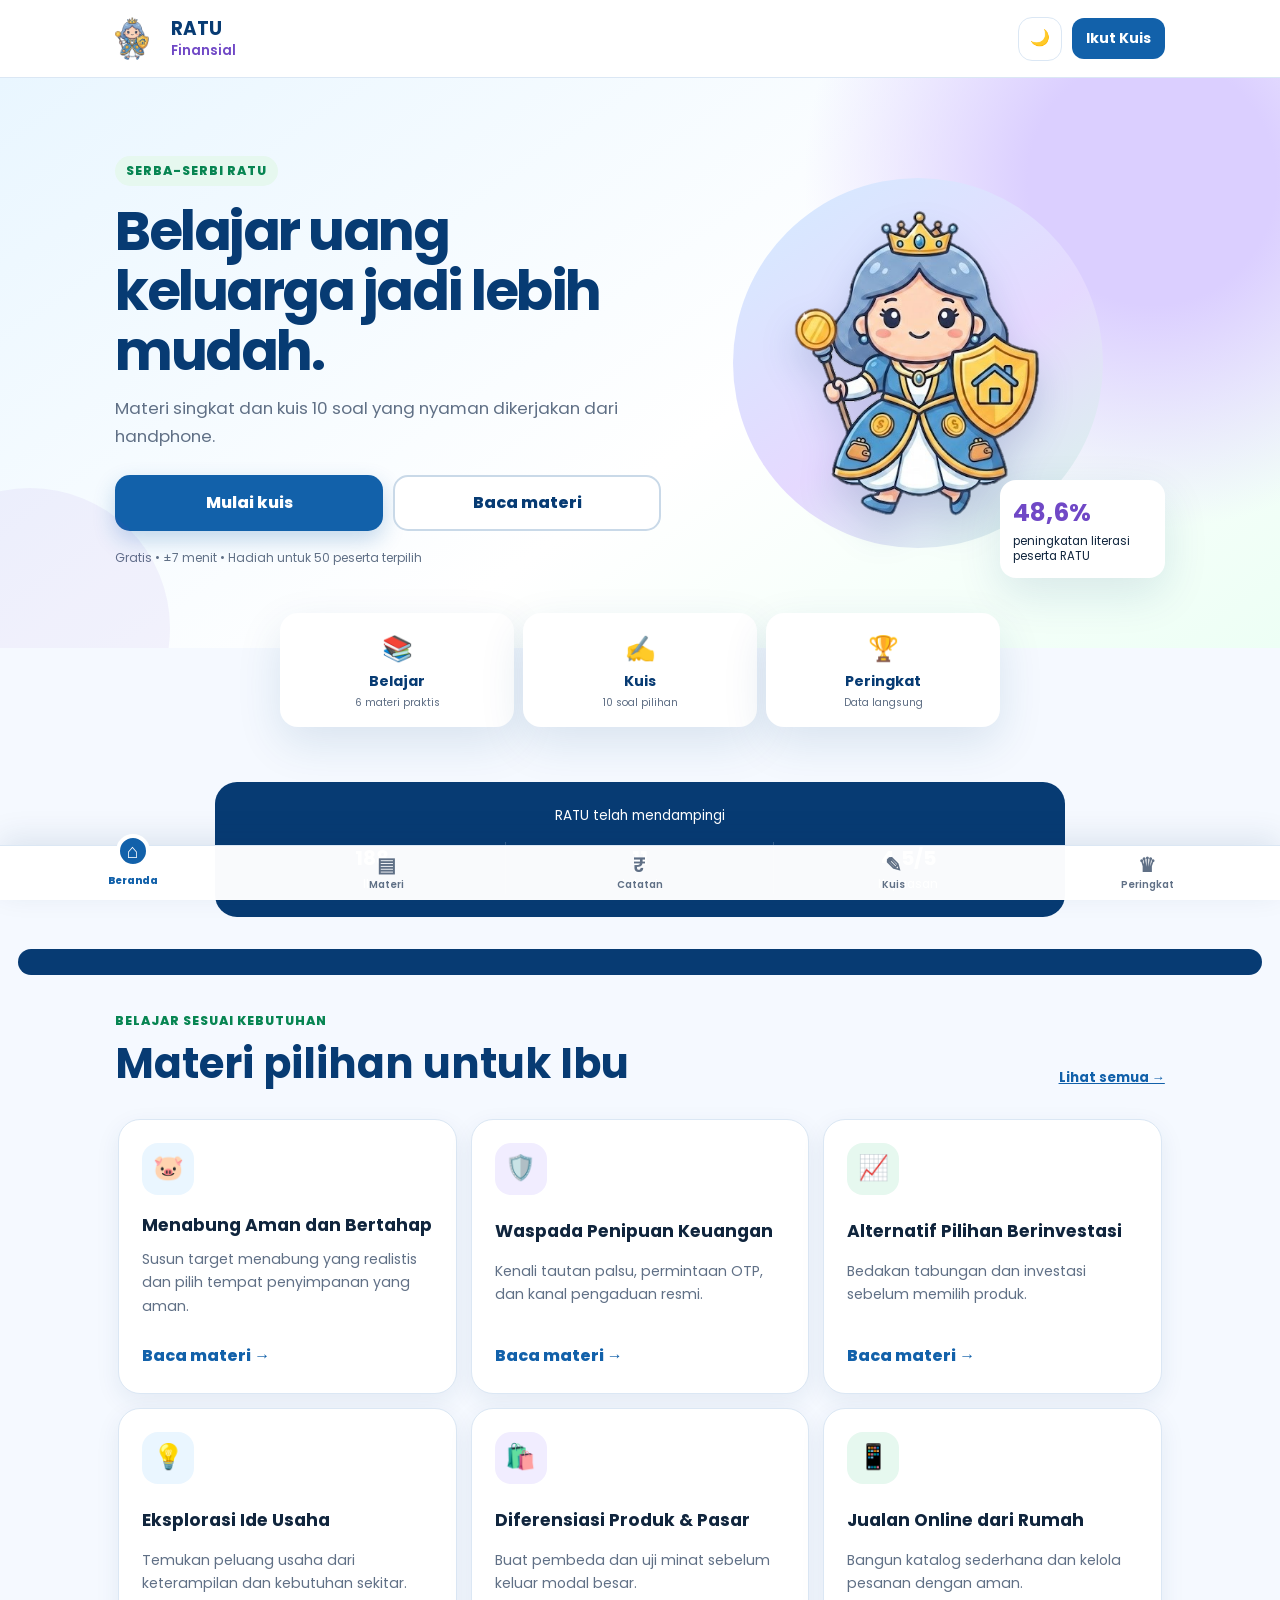
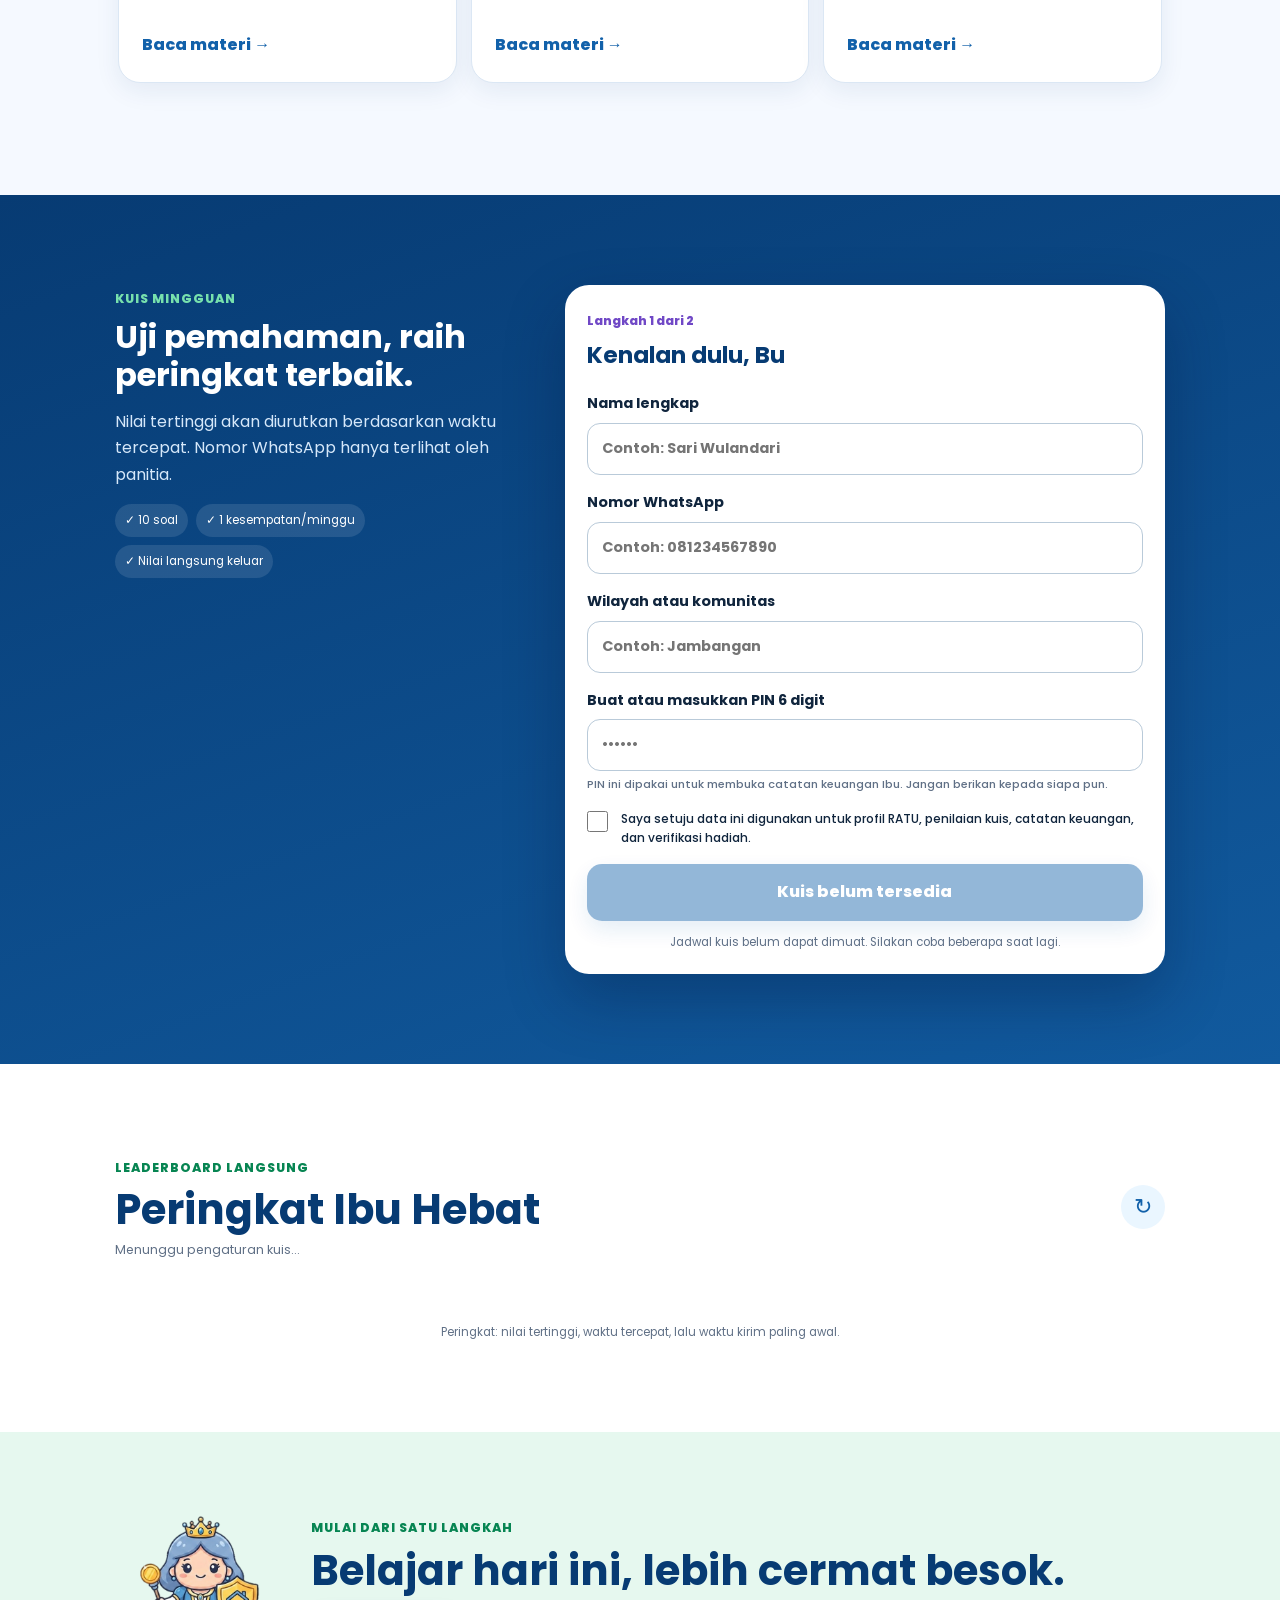
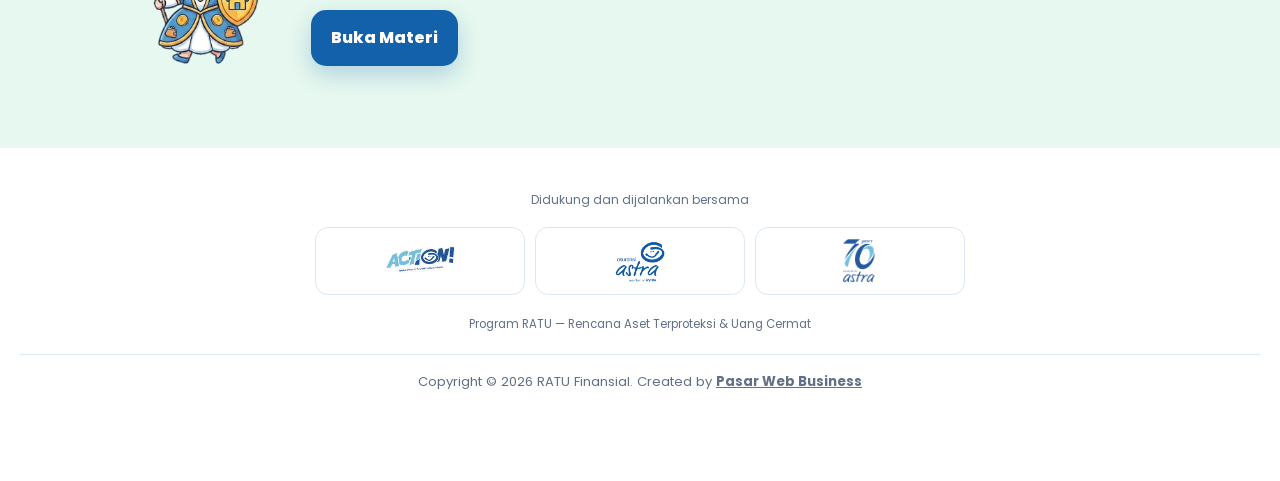
==== commit 2cc89fbc: "Upgrade 1.1" ====
--- a/index.html
+++ b/index.html
@@ -3,7 +3,7 @@
 <section id="beranda" class="hero"><div class="hero-copy"><span class="pill">Serba-Serbi RATU</span><h1>Belajar uang keluarga jadi lebih mudah.</h1><p>Materi singkat dan kuis 10 soal yang nyaman dikerjakan dari handphone.</p><div class="hero-actions"><a class="button primary" href="#kuis">Mulai kuis</a><a class="button ghost" href="materi/">Baca materi</a></div><small>Gratis • ±7 menit • Hadiah untuk 50 peserta terpilih</small></div><div class="hero-visual"><div class="orb"></div><img src="assets/mascot/ratu.png" alt="Maskot RATU membawa tongkat dan perisai"><div class="proof"><b>48,6%</b><span>peningkatan literasi peserta RATU</span></div></div></section>
 <section class="quick-nav" aria-label="Menu utama"><a href="materi/"><span>📚</span><b>Belajar</b><small>6 materi praktis</small></a><a href="#kuis"><span>✍️</span><b>Kuis</b><small>10 soal pilihan</small></a><a href="#peringkat"><span>🏆</span><b>Peringkat</b><small>Data langsung</small></a></section><section class="impact"><p>RATU telah mendampingi</p><div><span><b>188</b>Ibu</span><span><b>11</b>Lokasi</span><span><b>4,5/5</b>Kepuasan</span></div></section>
 <section id="materi" class="section"><header class="section-head"><div><span class="kicker">Belajar sesuai kebutuhan</span><h2>Materi pilihan untuk Ibu</h2></div><a href="materi/">Lihat semua →</a></header><div class="lesson-scroll" id="lesson-grid"></div></section>
-<section id="kuis" class="quiz-section"><div class="quiz-copy"><span class="kicker light">Kuis mingguan</span><h2>Uji pemahaman, raih peringkat terbaik.</h2><p>Nilai tertinggi akan diurutkan berdasarkan waktu tercepat. Nomor WhatsApp hanya terlihat oleh panitia.</p><div class="quiz-facts"><span>✓ 10 soal</span><span>✓ 1 kesempatan/minggu</span><span>✓ Nilai langsung keluar</span></div></div><form id="quiz-form" class="quiz-card"><div id="identity-step"><div class="step-title"><span>Langkah 1 dari 2</span><h3>Kenalan dulu, Bu</h3></div><label>Nama lengkap<input name="name" autocomplete="name" required maxlength="50" placeholder="Contoh: Sari Wulandari"></label><label>Nomor WhatsApp<input name="phone" inputmode="tel" autocomplete="tel" required pattern="[0-9+ -]{9,18}" placeholder="Contoh: 081234567890"></label><label>Wilayah atau komunitas<input name="community" required maxlength="50" placeholder="Contoh: Jambangan"></label><label class="consent"><input type="checkbox" name="consent" required><span>Saya setuju data ini digunakan untuk penilaian kuis dan verifikasi hadiah RATU.</span></label><button class="button primary full" type="button" id="start-quiz">Mulai 10 soal</button><p class="form-note">Data pribadi tidak ditampilkan lengkap di leaderboard.</p></div><div id="question-step" hidden><div class="quiz-progress"><div><span id="progress-label">Soal 1 dari 10</span><b>Pilih satu jawaban</b></div><progress id="progress" value="1" max="10"></progress></div><fieldset><legend id="question-text"></legend><div id="answer-options"></div></fieldset><button class="button primary full" type="button" id="next-question" disabled>Lanjut</button></div><div id="submit-step" class="loading-state" hidden aria-live="polite"><span class="spinner"></span><h3>Menyimpan nilai Ibu…</h3><p>Mohon jangan tutup halaman.</p></div><div id="result-step" class="result" hidden aria-live="polite"></div></form></section>
+<section id="kuis" class="quiz-section"><div class="quiz-copy"><span class="kicker light">Kuis mingguan</span><h2>Uji pemahaman, raih peringkat terbaik.</h2><p>Nilai tertinggi akan diurutkan berdasarkan waktu tercepat. Nomor WhatsApp hanya terlihat oleh panitia.</p><div class="quiz-facts"><span>✓ 10 soal</span><span>✓ 1 kesempatan/minggu</span><span>✓ Nilai langsung keluar</span></div></div><form id="quiz-form" class="quiz-card"><div id="identity-step"><div class="step-title"><span>Langkah 1 dari 2</span><h3>Kenalan dulu, Bu</h3></div><label>Nama lengkap<input name="name" autocomplete="name" required maxlength="50" placeholder="Contoh: Sari Wulandari"></label><label>Nomor WhatsApp<input name="phone" inputmode="tel" autocomplete="tel" required pattern="[0-9+ -]{9,18}" placeholder="Contoh: 081234567890"></label><label>Wilayah atau komunitas<input name="community" required maxlength="50" placeholder="Contoh: Jambangan"></label><label>Buat atau masukkan PIN 6 digit<input name="pin" type="password" inputmode="numeric" autocomplete="current-password" required pattern="[0-9]{6}" maxlength="6" placeholder="••••••"><small class="field-help">PIN ini dipakai untuk membuka catatan keuangan Ibu. Jangan berikan kepada siapa pun.</small></label><label class="consent"><input type="checkbox" name="consent" required><span>Saya setuju data ini digunakan untuk profil RATU, penilaian kuis, catatan keuangan, dan verifikasi hadiah.</span></label><button class="button primary full" type="button" id="start-quiz">Mulai Mengerjakan</button><p class="form-note">Data pribadi tidak ditampilkan lengkap di leaderboard.</p></div><div id="question-step" hidden><div class="quiz-progress"><div><span id="progress-label">Soal 1 dari 10</span><b>Pilih satu jawaban</b></div><progress id="progress" value="1" max="10"></progress></div><fieldset><legend id="question-text"></legend><div id="answer-options"></div></fieldset><button class="button primary full" type="button" id="next-question" disabled>Lanjut</button></div><div id="submit-step" class="loading-state" hidden aria-live="polite"><span class="spinner"></span><h3>Menyimpan nilai Ibu…</h3><p>Mohon jangan tutup halaman.</p></div><div id="result-step" class="result" hidden aria-live="polite"></div></form></section>
 <section id="peringkat" class="section leaderboard-section"><header class="section-head"><div><span class="kicker">Leaderboard langsung</span><h2>Peringkat Ibu Hebat</h2><p id="leaderboard-status">Mengambil data terbaru…</p></div><button id="refresh-leaderboard" class="icon-button" type="button" aria-label="Perbarui leaderboard">↻</button></header><div class="podium" id="podium"></div><div class="rank-list" id="leaderboard-body"></div><p class="data-note">Peringkat: nilai tertinggi, waktu tercepat, lalu waktu kirim paling awal.</p></section>
-<section class="closing"><img src="assets/mascot/ratu.png" alt="Maskot RATU"><div><span class="kicker">Mulai dari satu langkah</span><h2>Belajar hari ini, lebih cermat besok.</h2><a class="button primary" href="materi/">Buka semua materi</a></div></section></main>
+<section class="closing"><img src="assets/mascot/ratu.png" alt="Maskot RATU"><div><span class="kicker">Mulai dari satu langkah</span><h2>Belajar hari ini, lebih cermat besok.</h2><a class="button primary" href="materi/">Buka Materi</a></div></section></main>
 <footer><div class="partner-title">Didukung dan dijalankan bersama</div><div class="footer-logos"><span class="logo-box"><img src="assets/logos/action.png" alt="ACTION"></span><span class="logo-box"><img src="assets/logos/asuransi-astra.png" alt="Asuransi Astra member of Astra"></span><span class="logo-box"><img src="assets/logos/70th-astra.png" alt="70 tahun Asuransi Astra"></span></div><p>Program RATU — Rencana Aset Terproteksi &amp; Uang Cermat</p><p class="copyright">Copyright © 2026 RATU Finansial. Created by <a href="https://pasarweb.vercel.app" target="_blank" rel="noopener noreferrer">Pasar Web Business</a></p></footer><nav class="bottom-nav" aria-label="Navigasi ponsel"><a href="#beranda"><span>⌂</span>Beranda</a><a href="materi/"><span>▤</span>Materi</a><a class="quiz-nav" href="#kuis"><span>✎</span>Kuis</a><a href="#peringkat"><span>♛</span>Peringkat</a></nav><div id="toast" role="status" aria-live="polite"></div><script src="app.js"></script></body></html>
--- a/styles.css
+++ b/styles.css
@@ -11,4 +11,13 @@
 :root[data-theme="dark"] .lesson-card,:root[data-theme="dark"] .quiz-card,:root[data-theme="dark"] .rank-row,:root[data-theme="dark"] .article,:root[data-theme="dark"] .catalog-card,:root[data-theme="dark"] .practice{background:var(--surface);color:var(--ink);border-color:var(--line)}
 :root[data-theme="dark"] input,:root[data-theme="dark"] textarea,:root[data-theme="dark"] select{background:#0b1b2b;color:var(--ink);border-color:var(--line)}
 .copyright{margin-top:1.25rem;padding-top:1rem;border-top:1px solid var(--line);font-size:.82rem;color:var(--muted)}.copyright a{color:inherit;font-weight:700}
+.admin-peek{cursor:pointer;transform:translateX(-7px);clip-path:inset(0 0 0 5px);transition:transform .2s,filter .2s}.admin-peek:hover,.admin-peek:focus{transform:translateX(0);filter:drop-shadow(0 4px 8px #1261aa55);outline:0}.closing>div{padding-block:12px}.closing .button{margin-top:14px}.bottom-nav{grid-template-columns:repeat(5,1fr)}.bottom-nav a.active{color:var(--blue);font-weight:800}.bottom-nav a.active span{transform:translateY(-2px)}.bottom-nav .quiz-nav{color:var(--muted);font-weight:600}.bottom-nav .quiz-nav span{display:block;width:auto;height:auto;margin-top:0;border:0;background:transparent;color:inherit}.bottom-nav .active span{display:grid;place-items:center;width:34px;height:34px;margin-top:-17px;border:4px solid var(--surface);border-radius:50%;background:var(--blue);color:#fff}.hero{position:relative;overflow:hidden}.hero:before{content:"";position:absolute;inset:auto auto -120px -110px;width:280px;height:280px;border-radius:50%;background:#7048c610}.lesson-card,.rank-row,.quick-nav a{transition:transform .2s,box-shadow .2s}.lesson-card:hover,.quick-nav a:hover{transform:translateY(-4px);box-shadow:0 18px 38px rgba(20,65,111,.16)}
+:root[data-theme="dark"] .hero{background:radial-gradient(circle at 90% 18%,#3a2f68 0 10%,transparent 28%),linear-gradient(145deg,#0b243a,#102236 58%,#103129)}:root[data-theme="dark"] .hero h1,:root[data-theme="dark"] .section-head h2,:root[data-theme="dark"] .closing h2{color:#b9dcff}:root[data-theme="dark"] .closing{background:#103129}:root[data-theme="dark"] .bottom-nav{box-shadow:0 -8px 30px rgba(0,0,0,.35)}
+.bottom-nav{display:grid!important}.bottom-nav+*{}footer,.reader-footer,.admin-footer{padding-bottom:105px!important}:root[data-theme="dark"] .catalog-hero{background:linear-gradient(150deg,#0b243a,#102236 55%,#28254a)}:root[data-theme="dark"] .article-body p,:root[data-theme="dark"] .article-body li{color:var(--muted)}:root[data-theme="dark"] .practice-item,:root[data-theme="dark"] .article-pagination a{background:var(--surface-soft);color:var(--ink)}
 @media(max-width:760px){.theme-toggle{width:40px;height:40px;border-radius:12px}.topbar .theme-toggle{margin-left:auto}.topbar{gap:.55rem}.top-cta{white-space:nowrap}}
+/* Layout hardening */
+html,body{max-width:100%;overflow-x:hidden}
+.topbar .theme-toggle,.reader-header .theme-toggle{margin-left:auto}
+.topbar .top-cta,.reader-header .quiz-link{margin-left:10px}
+.field-help{margin-top:-2px;color:var(--muted);font-size:.7rem;font-weight:500;line-height:1.45}
+[hidden]{display:none!important}footer,.reader-footer,.admin-footer{padding-bottom:88px!important}.reader-footer .copyright{grid-column:1/-1;width:100%;margin:12px auto 0;text-align:center}
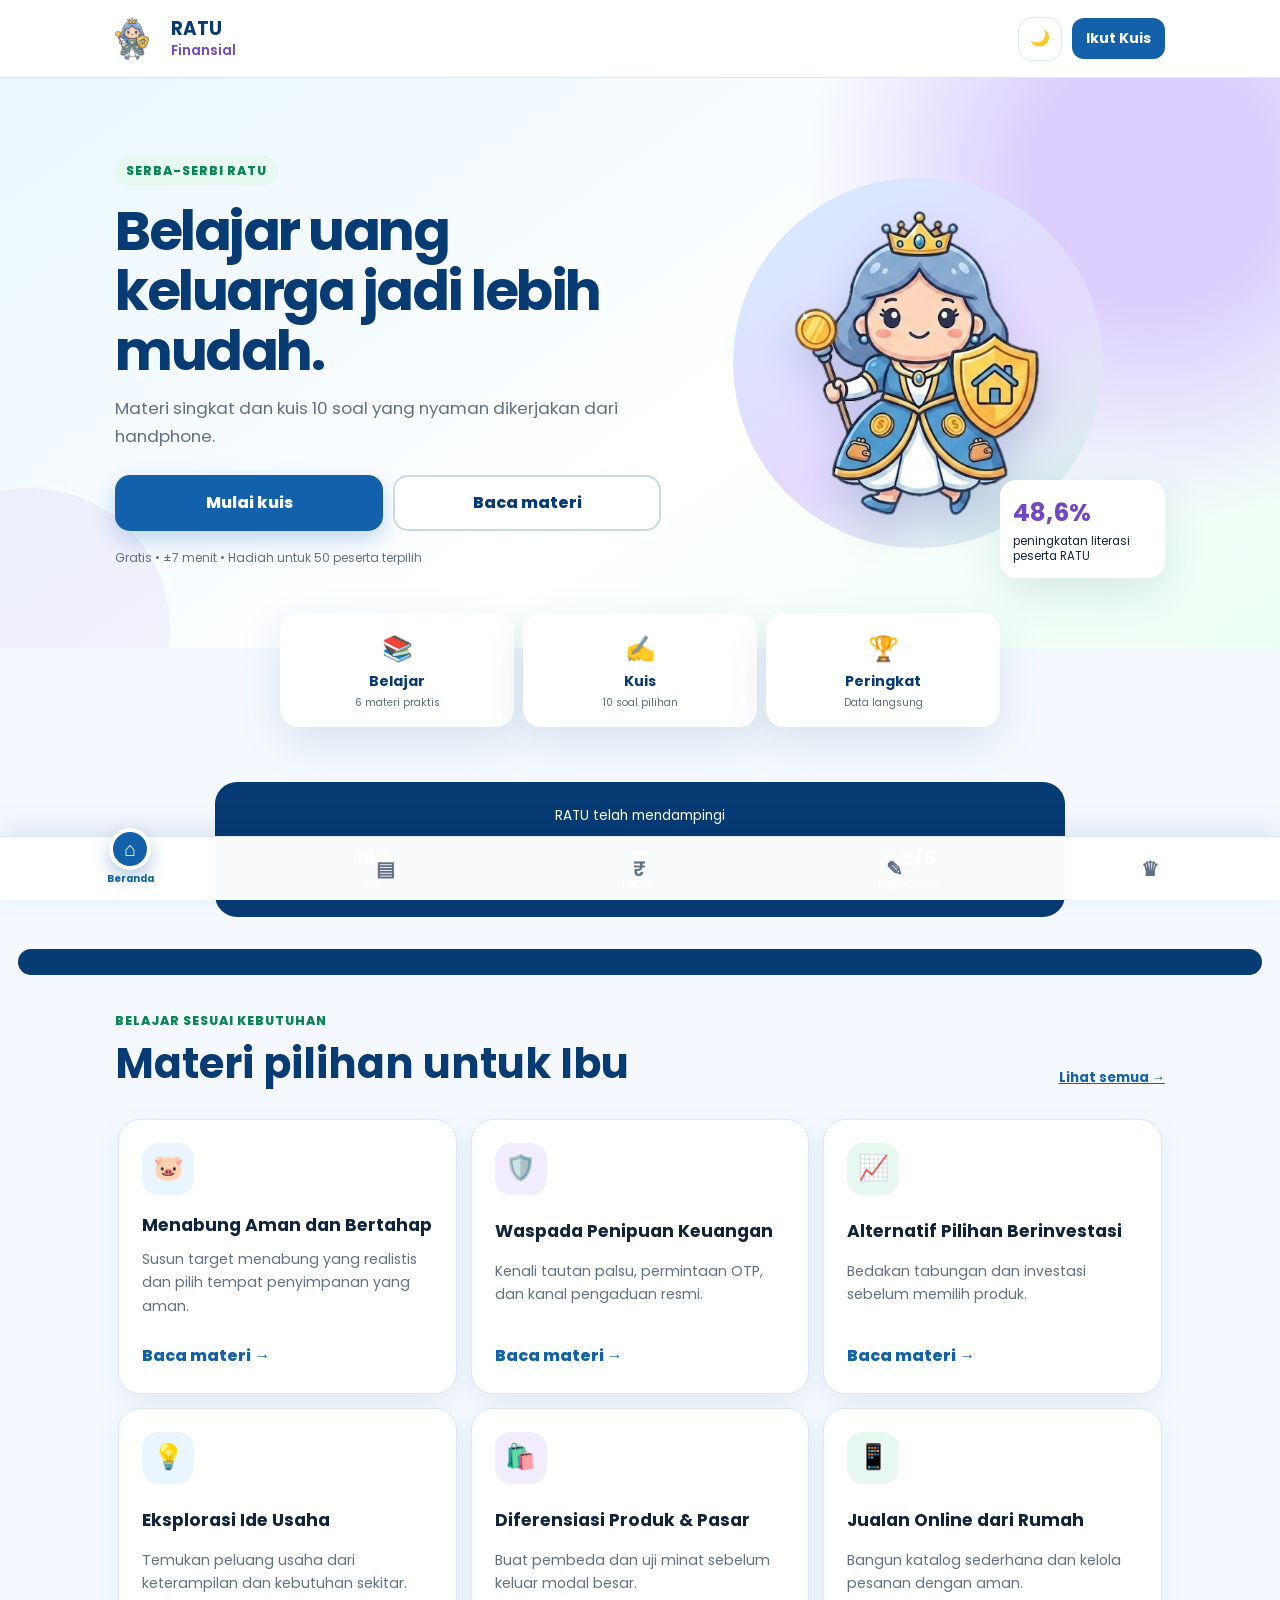
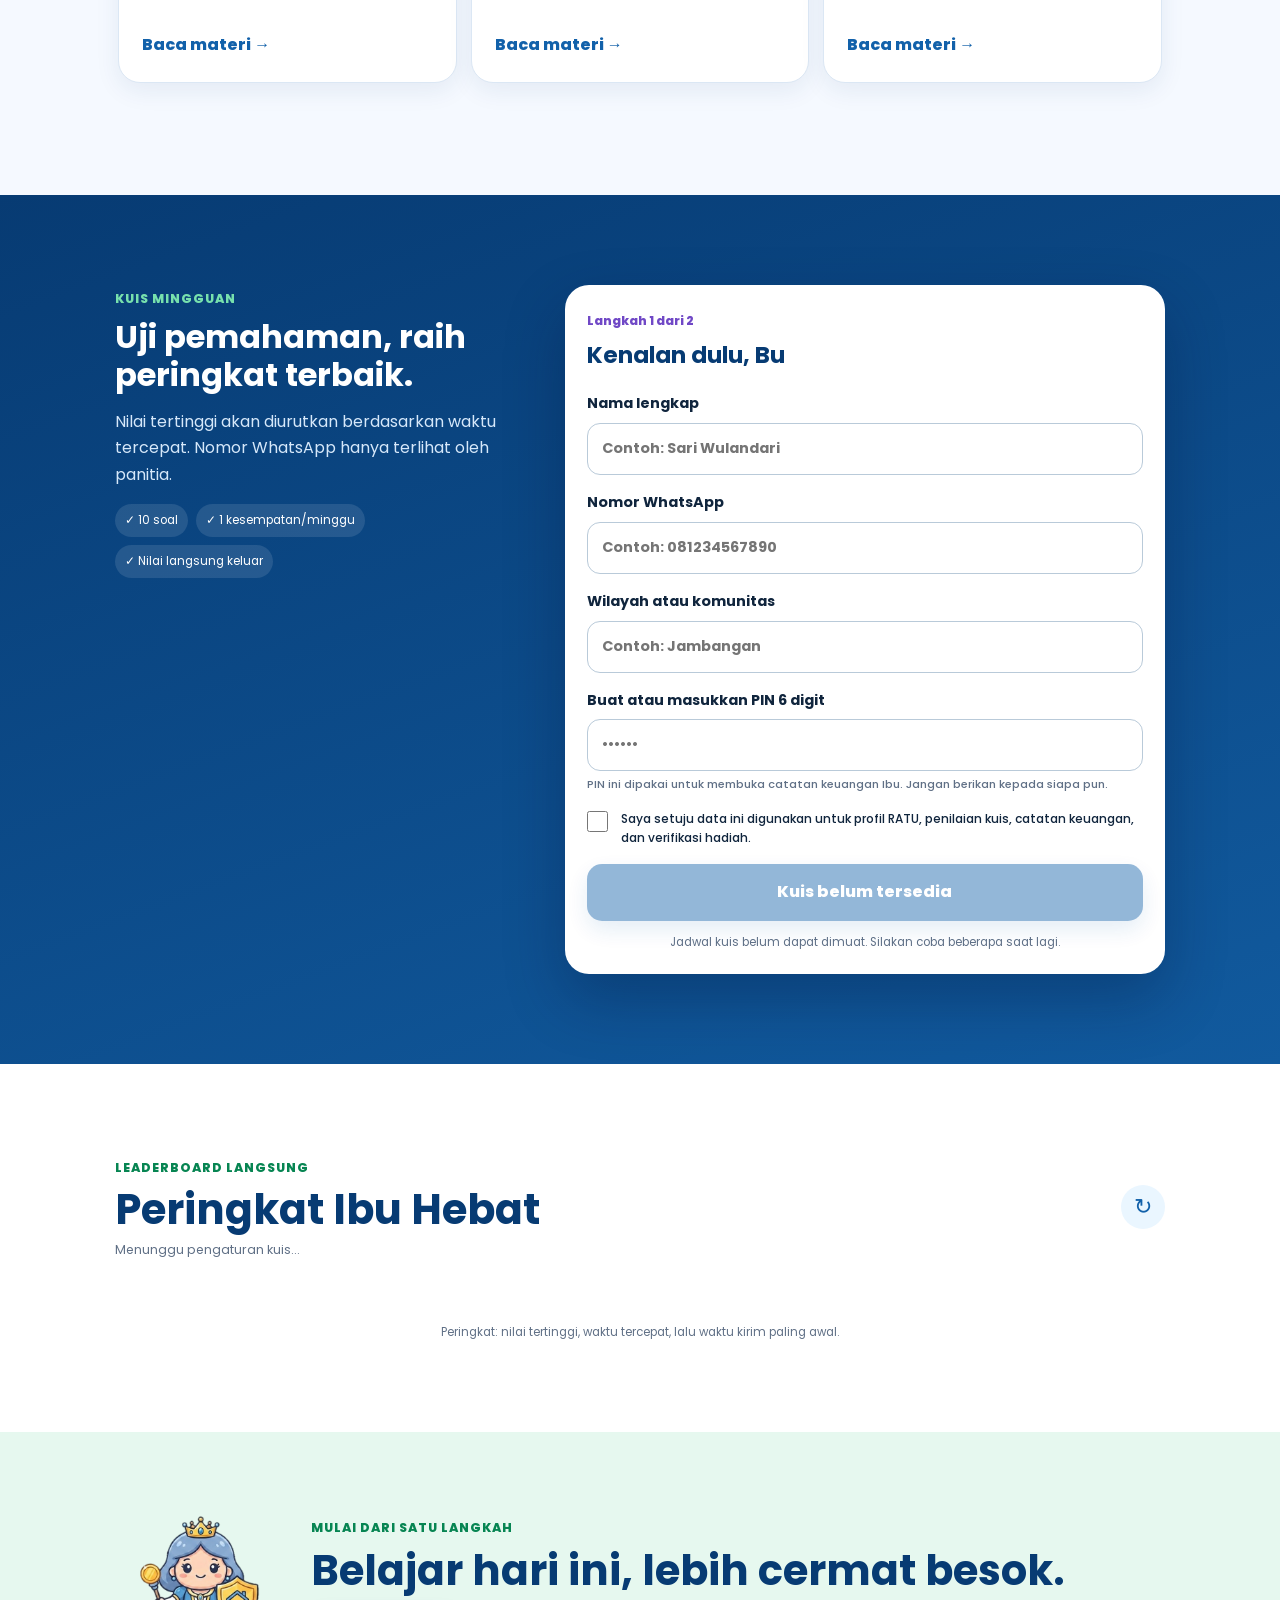
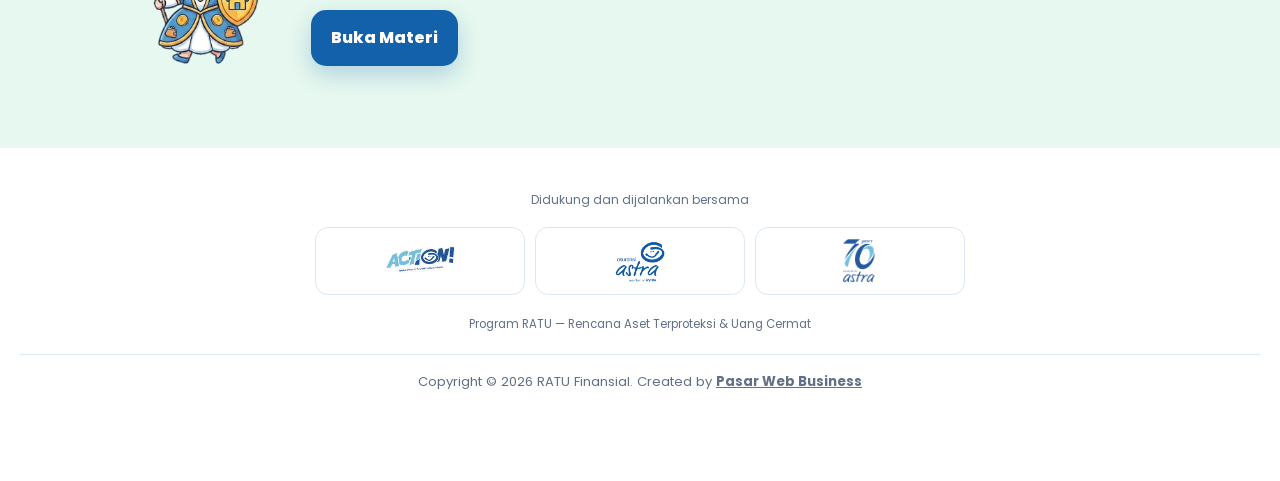
==== commit 9f529877: "Optimize SEO and add sitemap" ====
--- a/index.html
+++ b/index.html
@@ -1,4 +1,4 @@
-<!doctype html><html lang="id"><head><meta charset="utf-8"><meta name="viewport" content="width=device-width,initial-scale=1,viewport-fit=cover"><meta name="theme-color" content="#0b4f93"><meta name="description" content="Pelajari cara mengelola keuangan keluarga, ikuti kuis finansial mingguan, dan raih peringkat bersama RATU Finansial."><meta name="keywords" content="literasi keuangan ibu, kuis finansial, keuangan keluarga, RATU Finansial"><meta name="author" content="RATU Finansial"><meta name="robots" content="index,follow"><meta property="og:type" content="website"><meta property="og:locale" content="id_ID"><meta property="og:title" content="RATU Finansial — Belajar Keuangan Keluarga"><meta property="og:description" content="Materi praktis dan kuis finansial mingguan untuk Ibu Indonesia."><title>RATU Finansial — Materi dan Kuis Keuangan Keluarga</title><link rel="icon" type="image/png" href="assets/mascot/ratu.png"><link rel="preconnect" href="https://fonts.googleapis.com"><link rel="preconnect" href="https://fonts.gstatic.com" crossorigin><link href="https://fonts.googleapis.com/css2?family=Poppins:wght@400;500;600;700;800&display=swap" rel="stylesheet"><link rel="stylesheet" href="styles.css"><script src="theme.js"></script><script type="application/ld+json">{"@context":"https://schema.org","@type":"EducationalOrganization","name":"RATU Finansial","description":"Program literasi keuangan keluarga untuk Ibu Indonesia"}</script></head>
+<!doctype html><html lang="id"><head><meta charset="utf-8"><meta name="viewport" content="width=device-width,initial-scale=1,viewport-fit=cover"><meta name="theme-color" content="#0b4f93"><meta name="description" content="Pelajari cara mengelola keuangan keluarga, ikuti kuis finansial mingguan, dan catat pemasukan serta pengeluaran bersama RATU Finansial."><meta name="keywords" content="literasi keuangan ibu, kuis finansial, keuangan keluarga, RATU Finansial"><meta name="author" content="RATU Finansial"><meta name="robots" content="index,follow,max-image-preview:large"><link rel="canonical" href="https://ratufinansial.vercel.app/"><meta property="og:type" content="website"><meta property="og:locale" content="id_ID"><meta property="og:site_name" content="RATU Finansial"><meta property="og:url" content="https://ratufinansial.vercel.app/"><meta property="og:title" content="RATU Finansial — Belajar Keuangan Keluarga"><meta property="og:description" content="Materi, kuis mingguan, leaderboard, dan catatan keuangan praktis untuk Ibu Indonesia."><meta name="twitter:card" content="summary"><meta name="twitter:title" content="RATU Finansial — Belajar Keuangan Keluarga"><meta name="twitter:description" content="Materi, kuis, dan catatan keuangan praktis untuk Ibu Indonesia."><title>RATU Finansial — Materi, Kuis &amp; Catatan Keuangan Ibu</title><link rel="icon" type="image/png" href="assets/mascot/ratu.png"><link rel="preconnect" href="https://fonts.googleapis.com"><link rel="preconnect" href="https://fonts.gstatic.com" crossorigin><link href="https://fonts.googleapis.com/css2?family=Poppins:wght@400;500;600;700;800&display=swap" rel="stylesheet"><link rel="stylesheet" href="styles.css"><script src="theme.js"></script><script type="application/ld+json">{"@context":"https://schema.org","@graph":[{"@type":"EducationalOrganization","@id":"https://ratufinansial.vercel.app/#organization","name":"RATU Finansial","url":"https://ratufinansial.vercel.app/","description":"Program literasi dan inklusi keuangan keluarga untuk Ibu Indonesia"},{"@type":"WebSite","@id":"https://ratufinansial.vercel.app/#website","url":"https://ratufinansial.vercel.app/","name":"RATU Finansial","inLanguage":"id-ID","publisher":{"@id":"https://ratufinansial.vercel.app/#organization"}}]}</script></head>
 <body><a class="skip-link" href="#konten">Lewati ke konten</a><header class="topbar"><a class="brand" href="#beranda"><img src="assets/mascot/ratu.png" alt=""><span><strong>RATU</strong><small>Finansial</small></span></a><button class="theme-toggle" type="button" data-theme-toggle aria-label="Gunakan mode gelap">🌙</button><a class="top-cta" href="#kuis">Ikut Kuis</a></header><main id="konten">
 <section id="beranda" class="hero"><div class="hero-copy"><span class="pill">Serba-Serbi RATU</span><h1>Belajar uang keluarga jadi lebih mudah.</h1><p>Materi singkat dan kuis 10 soal yang nyaman dikerjakan dari handphone.</p><div class="hero-actions"><a class="button primary" href="#kuis">Mulai kuis</a><a class="button ghost" href="materi/">Baca materi</a></div><small>Gratis • ±7 menit • Hadiah untuk 50 peserta terpilih</small></div><div class="hero-visual"><div class="orb"></div><img src="assets/mascot/ratu.png" alt="Maskot RATU membawa tongkat dan perisai"><div class="proof"><b>48,6%</b><span>peningkatan literasi peserta RATU</span></div></div></section>
 <section class="quick-nav" aria-label="Menu utama"><a href="materi/"><span>📚</span><b>Belajar</b><small>6 materi praktis</small></a><a href="#kuis"><span>✍️</span><b>Kuis</b><small>10 soal pilihan</small></a><a href="#peringkat"><span>🏆</span><b>Peringkat</b><small>Data langsung</small></a></section><section class="impact"><p>RATU telah mendampingi</p><div><span><b>188</b>Ibu</span><span><b>11</b>Lokasi</span><span><b>4,5/5</b>Kepuasan</span></div></section>
--- a/styles.css
+++ b/styles.css
@@ -13,7 +13,7 @@
 .copyright{margin-top:1.25rem;padding-top:1rem;border-top:1px solid var(--line);font-size:.82rem;color:var(--muted)}.copyright a{color:inherit;font-weight:700}
 .admin-peek{cursor:pointer;transform:translateX(-7px);clip-path:inset(0 0 0 5px);transition:transform .2s,filter .2s}.admin-peek:hover,.admin-peek:focus{transform:translateX(0);filter:drop-shadow(0 4px 8px #1261aa55);outline:0}.closing>div{padding-block:12px}.closing .button{margin-top:14px}.bottom-nav{grid-template-columns:repeat(5,1fr)}.bottom-nav a.active{color:var(--blue);font-weight:800}.bottom-nav a.active span{transform:translateY(-2px)}.bottom-nav .quiz-nav{color:var(--muted);font-weight:600}.bottom-nav .quiz-nav span{display:block;width:auto;height:auto;margin-top:0;border:0;background:transparent;color:inherit}.bottom-nav .active span{display:grid;place-items:center;width:34px;height:34px;margin-top:-17px;border:4px solid var(--surface);border-radius:50%;background:var(--blue);color:#fff}.hero{position:relative;overflow:hidden}.hero:before{content:"";position:absolute;inset:auto auto -120px -110px;width:280px;height:280px;border-radius:50%;background:#7048c610}.lesson-card,.rank-row,.quick-nav a{transition:transform .2s,box-shadow .2s}.lesson-card:hover,.quick-nav a:hover{transform:translateY(-4px);box-shadow:0 18px 38px rgba(20,65,111,.16)}
 :root[data-theme="dark"] .hero{background:radial-gradient(circle at 90% 18%,#3a2f68 0 10%,transparent 28%),linear-gradient(145deg,#0b243a,#102236 58%,#103129)}:root[data-theme="dark"] .hero h1,:root[data-theme="dark"] .section-head h2,:root[data-theme="dark"] .closing h2{color:#b9dcff}:root[data-theme="dark"] .closing{background:#103129}:root[data-theme="dark"] .bottom-nav{box-shadow:0 -8px 30px rgba(0,0,0,.35)}
-.bottom-nav{display:grid!important}.bottom-nav+*{}footer,.reader-footer,.admin-footer{padding-bottom:105px!important}:root[data-theme="dark"] .catalog-hero{background:linear-gradient(150deg,#0b243a,#102236 55%,#28254a)}:root[data-theme="dark"] .article-body p,:root[data-theme="dark"] .article-body li{color:var(--muted)}:root[data-theme="dark"] .practice-item,:root[data-theme="dark"] .article-pagination a{background:var(--surface-soft);color:var(--ink)}
+.bottom-nav{display:grid!important;grid-template-columns:repeat(5,minmax(0,1fr));gap:0;width:100%;max-width:100vw;overflow:visible;padding-inline:max(3px,env(safe-area-inset-left)) max(3px,env(safe-area-inset-right))}.bottom-nav a{min-width:0;min-height:49px;align-content:center;gap:1px;padding:3px 1px;overflow:visible}.bottom-nav a b{display:none;max-width:100%;overflow:hidden;text-overflow:ellipsis;white-space:nowrap;font-size:.62rem;line-height:1.15}.bottom-nav a.active b{display:block}.bottom-nav .active span{width:42px;height:42px;margin-top:-23px;border-width:4px;box-shadow:0 8px 18px rgba(18,97,170,.32);transform:none}html,body{max-width:100%;overflow-x:hidden}footer,.reader-footer,.admin-footer{padding-bottom:92px!important}:root[data-theme="dark"] .catalog-hero{background:linear-gradient(150deg,#0b243a,#102236 55%,#28254a)}:root[data-theme="dark"] .article-body p,:root[data-theme="dark"] .article-body li{color:var(--muted)}:root[data-theme="dark"] .practice-item,:root[data-theme="dark"] .article-pagination a{background:var(--surface-soft);color:var(--ink)}
 @media(max-width:760px){.theme-toggle{width:40px;height:40px;border-radius:12px}.topbar .theme-toggle{margin-left:auto}.topbar{gap:.55rem}.top-cta{white-space:nowrap}}
 /* Layout hardening */
 html,body{max-width:100%;overflow-x:hidden}
